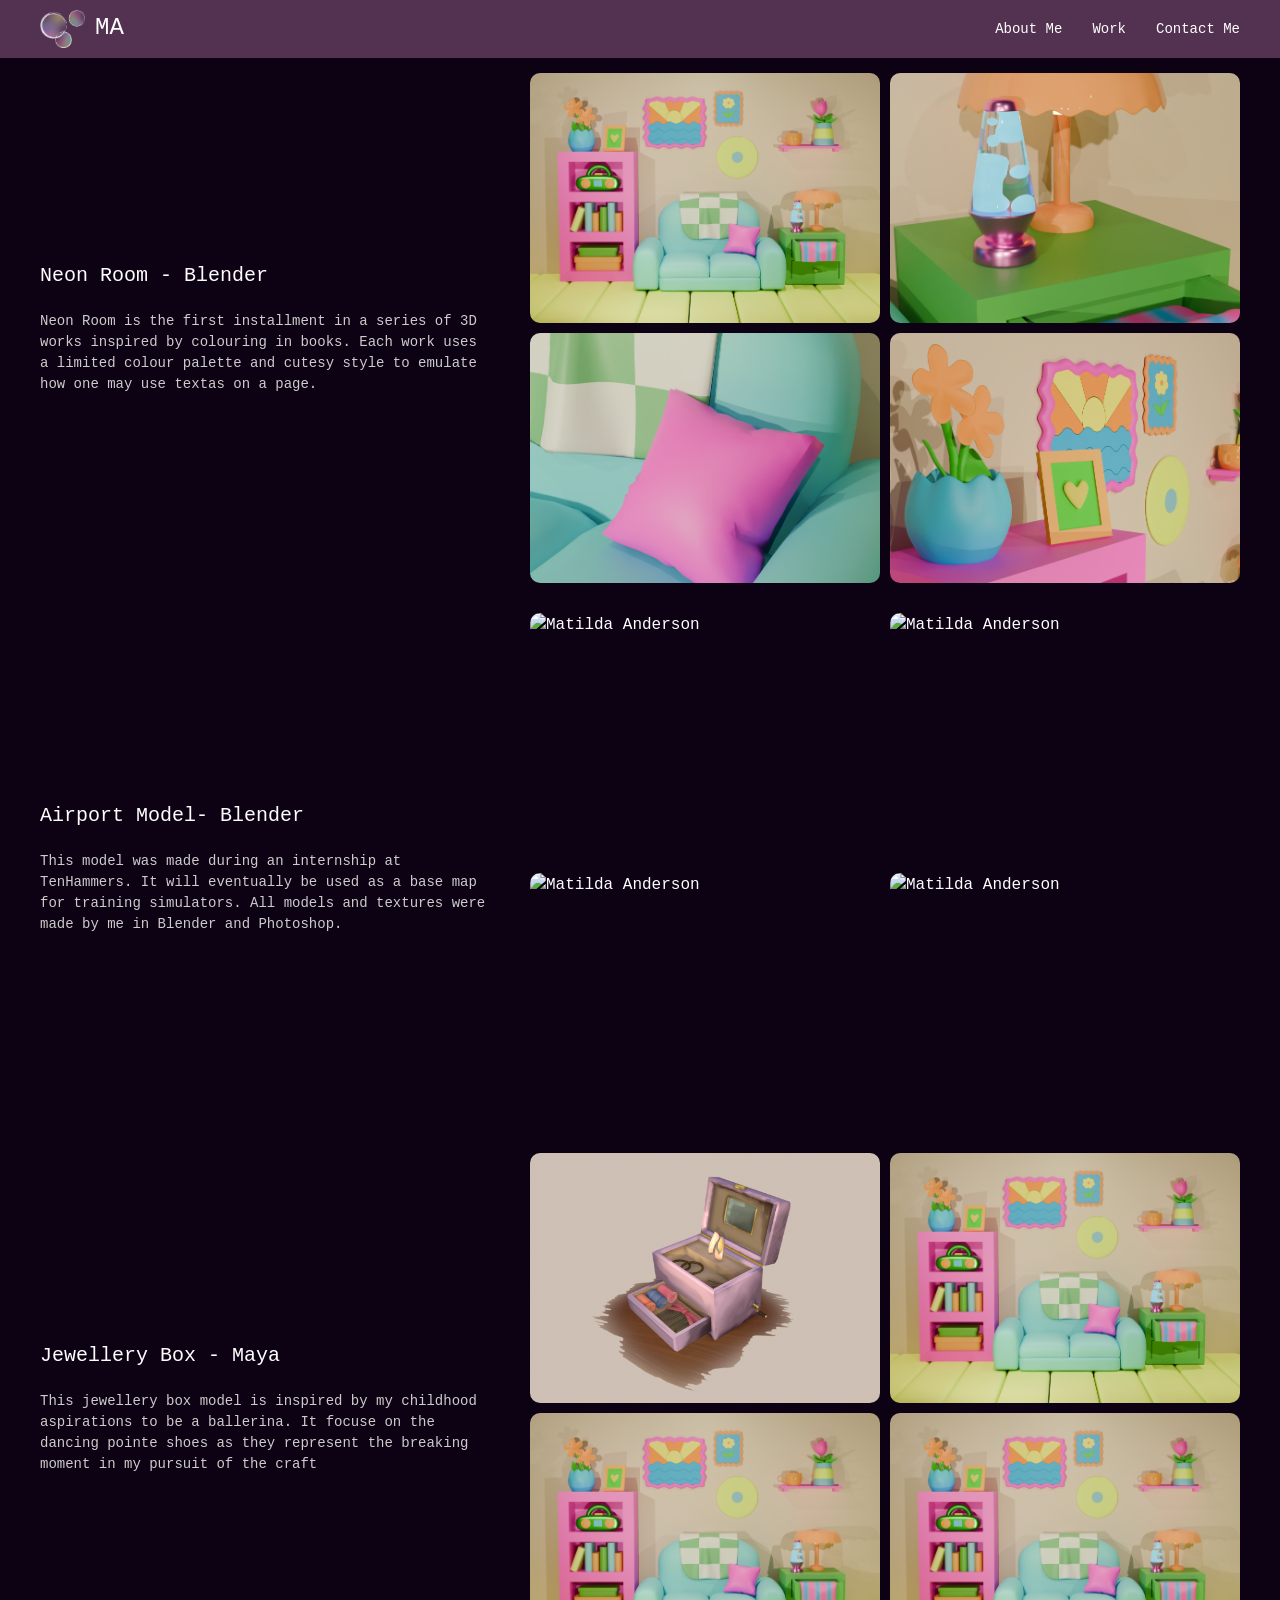
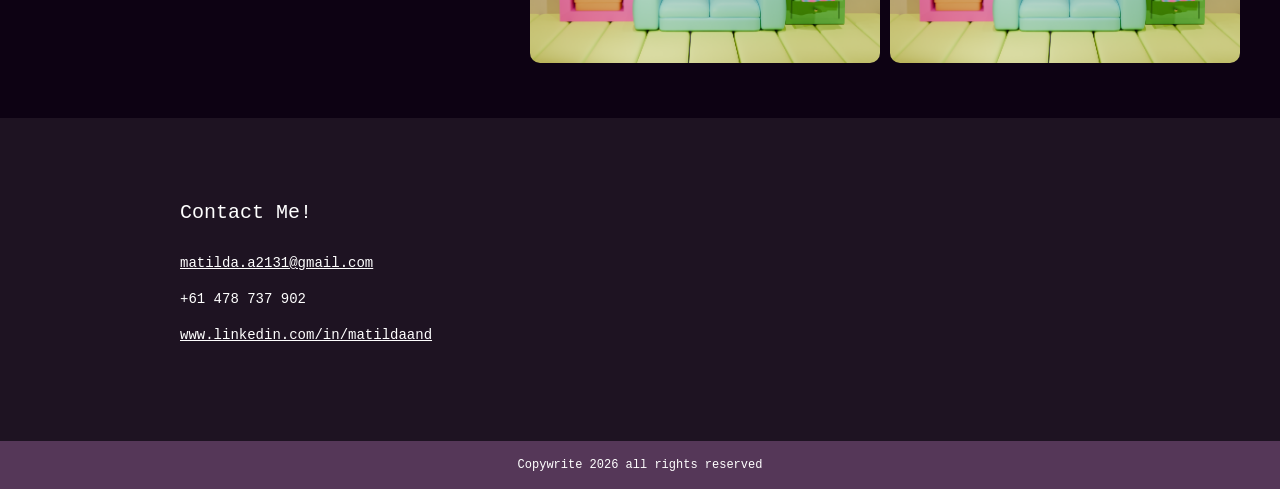
==== project1.html @ 507239f5 "customised" ====
<!doctype html>
<html lang="en">
  <head>
    <meta charset="UTF-8" />
    <meta name="viewport" content="width=device-width, initial-scale=1.0" />
    <title>Matilda Anderson | 3D & Interactive Designer</title>
    <link rel="stylesheet" href="style.css" />
    <script src="script.js" defer></script>
  </head>
  <body>
    <header>
      <nav>
        <a href="#hero" class="logo">
          <img src="logo.png" alt="logo" id="logo" /> MA</a
        >

        <div class="nav-links">
          <a href="#about">About Me</a>
          <a href="#work">Work</a>
          <a href="#contact">Contact Me</a>
        </div>
      </nav>
    </header>
    <section id="works">
      <div class="container works-flex">
        <div class="works-text">
          <h2>Neon Room - Blender</h2>
          <p>
            Neon Room is the first installment in a series of 3D works inspired
            by colouring in books. Each work uses a limited colour palette and
            cutesy style to emulate how one may use textas on a page.
          </p>
        </div>
        <div class="workscontainer-img">
          <img src="Neonhouse.png" alt="Matilda Anderson" class="works-image" />
          <img src="lavalamp.png" alt="Matilda Anderson" class="works-image" />
          <img src="pillow.png" alt="Matilda Anderson" class="works-image" />
          <img src="shelf.png" alt="Matilda Anderson" class="works-image" />
        </div>
      </div>
    </section>
    <section id="works">
      <div class="container works-flex">
        <div class="works-text">
          <h2>Airport Model- Blender</h2>
          <p>
            This model was made during an internship at TenHammers. It will
            eventually be used as a base map for training simulators. All models
            and textures were made by me in Blender and Photoshop.
          </p>
        </div>
        <div class="workscontainer-img">
          <img
            src="finalairport.png"
            alt="Matilda Anderson"
            class="works-image"
          />
          <img src="walls.png" alt="Matilda Anderson" class="works-image" />
          <img src="runway.png" alt="Matilda Anderson" class="works-image" />
          <img src="tower.png" alt="Matilda Anderson" class="works-image" />
        </div>
      </div>
    </section>
    <section id="works">
      <div class="container works-flex">
        <div class="works-text">
          <h2>Jewellery Box - Maya</h2>
          <p>
            This jewellery box model is inspired by my childhood aspirations to
            be a ballerina. It focuse on the dancing pointe shoes as they
            represent the breaking moment in my pursuit of the craft
          </p>
        </div>
        <div class="workscontainer-img">
          <img src="box.png" alt="Matilda Anderson" class="works-image" />
          <img src="Neonhouse.png" alt="Matilda Anderson" class="works-image" />
          <img src="Neonhouse.png" alt="Matilda Anderson" class="works-image" />
          <img src="Neonhouse.png" alt="Matilda Anderson" class="works-image" />
        </div>
      </div>
    </section>

    <section id="contact">
      <div class="container contact-info">
        <h2>Contact Me!</h2>
        <p>
          <a href="mailto:matilda.a2131@gmail.com" class="underline"
            >matilda.a2131@gmail.com</a
          >
        </p>
        <p>+61 478 737 902</p>
        <p>
          <a
            href="https://www.linkedin.com/in/matildaand"
            target="_blank"
            class="underline"
            >www.linkedin.com/in/matildaand</a
          >
        </p>
      </div>
    </section>

    <footer>
      <p>Copywrite 2026 all rights reserved</p>
    </footer>
  </body>
</html>
---- style.css ----
/* CSS Reset & Base Styles */
* {
  margin: 0;
  padding: 0;
  box-sizing: border-box;
}

html {
  scroll-behavior: smooth;
}

body {
  font-family: "Courier New", Courier, monospace;
  color: #ffffff;
  background-color: #0d0213;
  line-height: 1.5;
  overflow-x: hidden;
}

/* Utility Classes */
.container {
  max-width: 1000px;
  margin: 0 auto;
  padding: 0 40px;
}

/* ---------------- Header & Navigation ---------------- */
header {
  background-color: #533251;
  padding: 10px 40px;
  position: sticky;
  top: 0;
  z-index: 1000;
}

nav {
  display: flex;
  justify-content: space-between;
  align-items: center;
  max-width: 1200px;
  margin: 0 auto;
}

.logo {
  color: #ffffff;
  font-size: 24px;
  text-decoration: none;
  display: flex;
  gap: 10px;
}
#logo {
  width: 45px;
}

.nav-links {
  display: flex;
  gap: 30px;
}

.nav-links a {
  color: #ffffff;
  text-decoration: none;
  font-size: 14px;
}

.nav-links a:hover {
  text-decoration: underline;
}

/* ---------------- Hero Section ---------------- */
#hero {
  position: relative; /* Acts as an anchor for the absolutely positioned video */
  width: 100%;
  height: 60vh; /* Sets the hero height (60% of the viewport height) */
  overflow: hidden; /* Prevents any video overflow from breaking the page layout */
  display: flex;
  justify-content: center;
  align-items: center;
}

/* The actual background video element */
.hero-video {
  position: absolute;
  top: 50%;
  left: 50%;
  min-width: 100%;
  min-height: 100%;
  width: auto;
  height: auto;
  transform: translate(-50%, -50%); /* Centers the video perfectly */
  object-fit: cover; /* Crop and scale seamlessly like a background image */
  z-index: 1; /* Places it behind the text content */
}

/* Container for text content sitting over the video */
.hero-content {
  position: relative;
  z-index: 2; /* Pulls the text out in front of the video layer */
  text-align: center;
  text-shadow: 0 2px 10px rgba(0, 0, 0, 0.5); /* Optional: helps white text read clearly over bright video frames */
}

#hero h1 {
  font-size: 36px;
  font-weight: normal;
  margin-bottom: 10px;
  letter-spacing: 2px;
}

#hero h2 {
  font-size: 18px;
  font-weight: normal;
  letter-spacing: 1px;
}

/* ---------------- About Section ---------------- */
#about {
  background-color: #0d0213;
  padding: 80px 0;
}

.about-flex {
  display: flex;
  justify-content: space-between;
  align-items: center;
  gap: 40px;
}

.about-text {
  flex: 1;
  max-width: 500px;
}

.about-text h2 {
  font-size: 20px;
  font-weight: normal;
  margin-bottom: 20px;
}

.about-text p {
  font-size: 14px;
  color: #cccccc;
}

.about-image {
  width: 300px;
  height: 300px;
  flex-shrink: 0;
  object-fit: cover; /* Forces the image to crop perfectly within the 300x300 box */
  border-radius: 10px;
}
#works {
  background-color: #0d0213;
  padding: 15px 0;
}

.works-flex {
  max-width: 1400px;
  display: flex;
  justify-content: space-between;
  align-items: center;
  gap: 40px;
}

.works-text {
  flex: 1;
  max-width: 500px;
}

.works-text h2 {
  font-size: 20px;
  font-weight: normal;
  margin-bottom: 20px;
}

.works-text p {
  font-size: 14px;
  color: #cccccc;
}
.workscontainer-img {
  display: grid;
  grid-template-columns: repeat(2, 1fr);
  justify-content: space-between;
  align-items: center;
  gap: 10px;
}

.works-image {
  width: 350px;
  height: 250px;
  flex-shrink: 0;
  object-fit: cover; /* Forces the image to crop perfectly within the 300x300 box */
  border-radius: 10px;
}
/* ---------------- Works Section ---------------- */
#work {
  background-color: #0d0213;
  padding-bottom: 0;
}

.work-header {
  padding: 40px 0 20px 0;
}

.work-header h2 {
  font-size: 20px;
  font-weight: normal;
  margin-bottom: 15px;
}

.work-header h3 {
  font-size: 16px;
  font-weight: normal;
}

/* Contained Carousel Wrapper */
.work-carousel-container {
  max-width: 1000px;
  margin: 0 auto;
  padding: 0 40px;
  overflow: hidden;
}

/* Scrollable track inside the layout width boundaries */
.carousel-track {
  display: flex;
  gap: 0;
  overflow-x: auto;
  cursor: pointer;
  scrollbar-width: none;
}

.carousel-track::-webkit-scrollbar {
  display: none;
}

/* Individual Box styling */
/* The new clickable container */
.carousel-item-link {
  flex: 0 0 calc(100% / 3);
  height: 250px;
  border: 1px solid #2a2a2a;
  position: relative; /* Acts as an anchor for the absolute text */
  display: block; /* Forces the link to behave like a box */
  overflow: hidden; /* Prevents the image from spilling out */
  text-decoration: none; /* Removes the default blue underline from links */
}

/* The Image inside the link */
.carousel-img {
  width: 100%;
  height: 100%;
  object-fit: cover;
  transition: all 0.3s ease; /* Makes the grey-out effect smooth */
}

/* The Title Text */
.carousel-title {
  position: absolute;
  top: 50%;
  left: 50%;
  transform: translate(-50%, -50%); /* Perfect dead-center alignment */
  color: #ffffff;
  font-size: 20px;
  letter-spacing: 1px;
  opacity: 0; /* Completely hidden by default */
  transition: opacity 0.3s ease; /* Makes the text fade in smoothly */
  text-align: center;
  z-index: 2; /* Keeps the text above the image */
  width: 90%; /* Prevents long titles from hitting the edges */
}

/* ---------------- HOVER ANIMATIONS ---------------- */

/* 1. When hovering over the box, turn the image grey and darken it */
.carousel-item-link:hover .carousel-img {
  /* Grayscale removes color, brightness makes it darker so white text is readable */
  filter: grayscale(60%) brightness(40%);
}

/* 2. When hovering over the box, reveal the text */
.carousel-item-link:hover .carousel-title {
  opacity: 1;
}

/* Darker band for the second video category */
.video-header-band {
  background-color: #222222;
  padding: 30px 40px;
}

.video-header-band h3 {
  max-width: 1000px;
  margin: 0 auto;
  font-size: 16px;
  font-weight: normal;
}

/* ---------------- Contact Section ---------------- */
#contact {
  background-color: #1e1322;
  padding: 80px 0;
  margin-top: 40px;
}

.contact-info h2 {
  font-size: 20px;
  font-weight: normal;
  margin-bottom: 25px;
}

.contact-info p {
  margin-bottom: 15px;
  font-size: 14px;
}

.contact-info a {
  color: #ffffff;
  text-decoration: none;
}

.contact-info a.underline {
  text-decoration: underline;
}

/* ---------------- Footer ---------------- */
footer {
  background-color: #553758;
  color: #ffffff;
  text-align: center;
  padding: 15px 20px;
  font-size: 12px;
}

/* Responsive adjustments */
@media (max-width: 768px) {
  .about-flex {
    flex-direction: column;
  }
  .about-image {
    width: 100%;
    height: 300px;
  }
  .nav-links {
    display: none;
  }
  .carousel-item {
    flex: 0 0 100%;
  }
  .work-carousel-container {
    padding: 0 20px;
  }
}
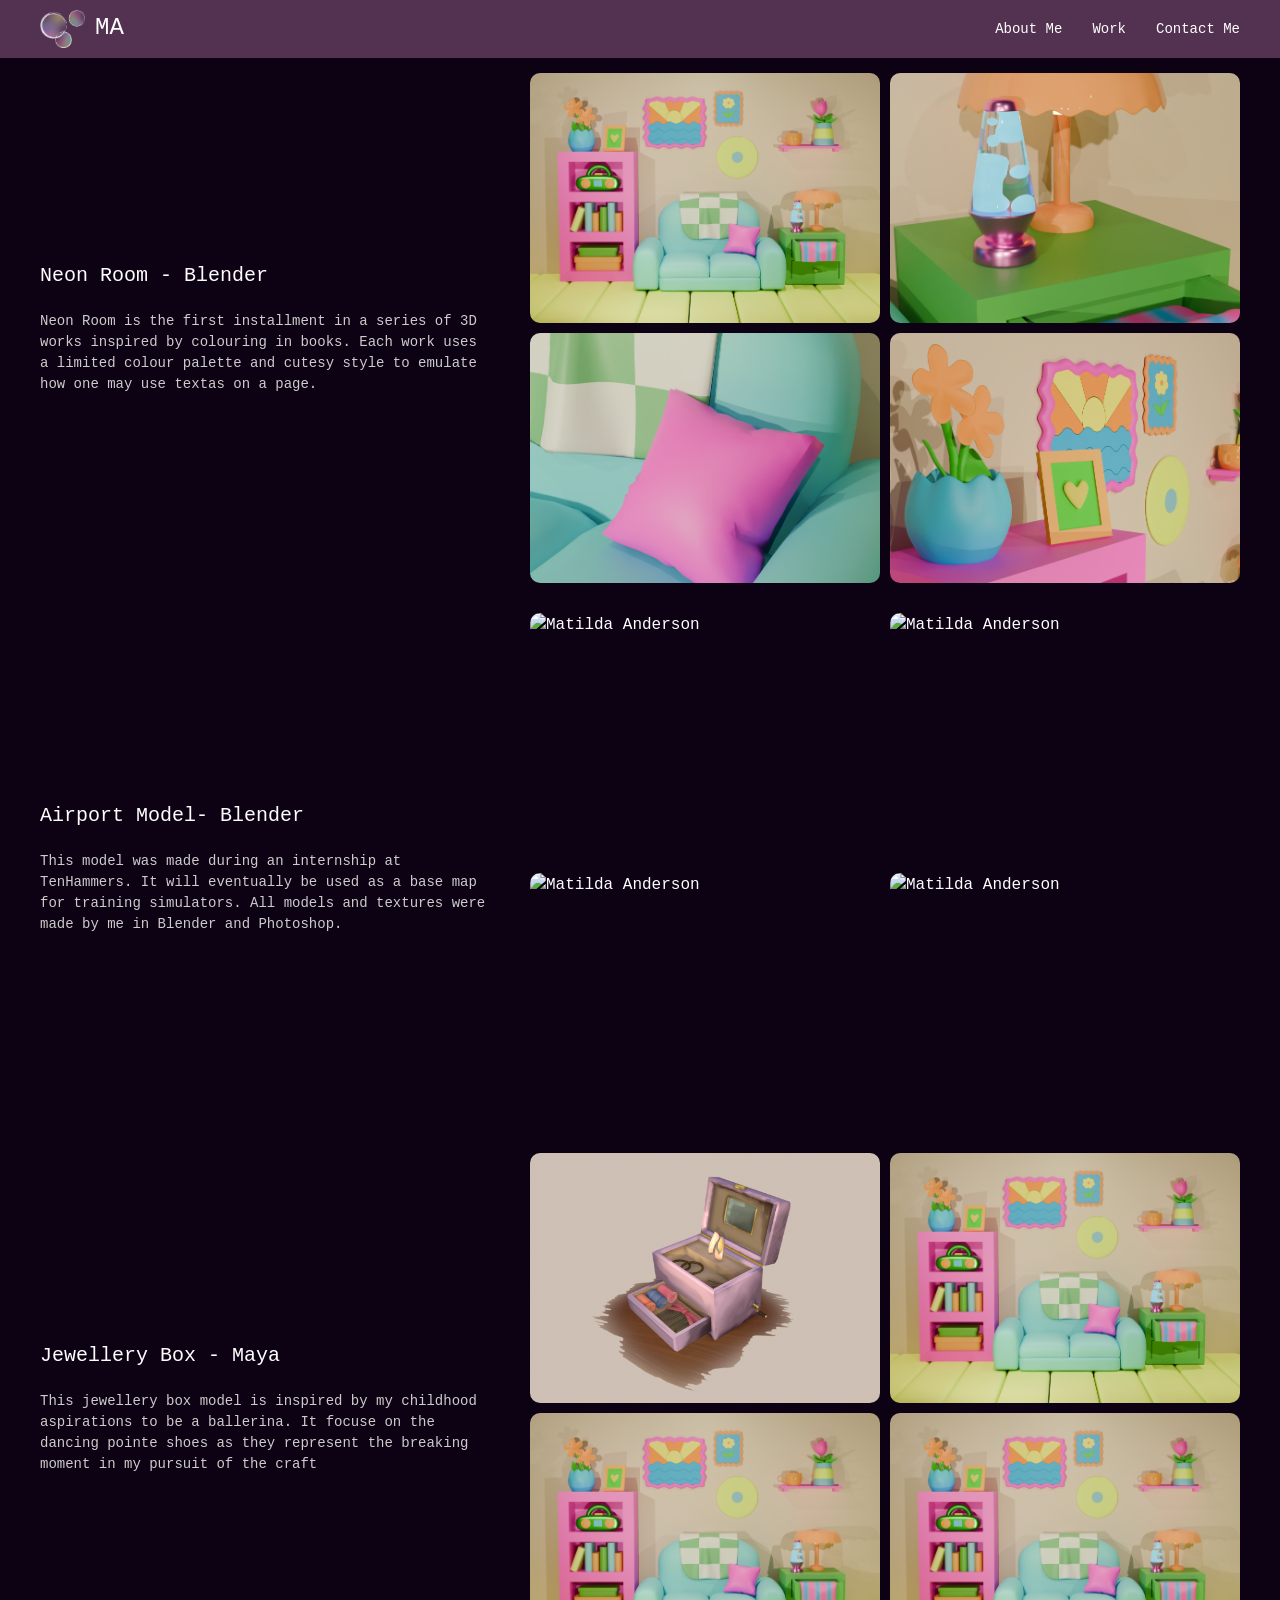
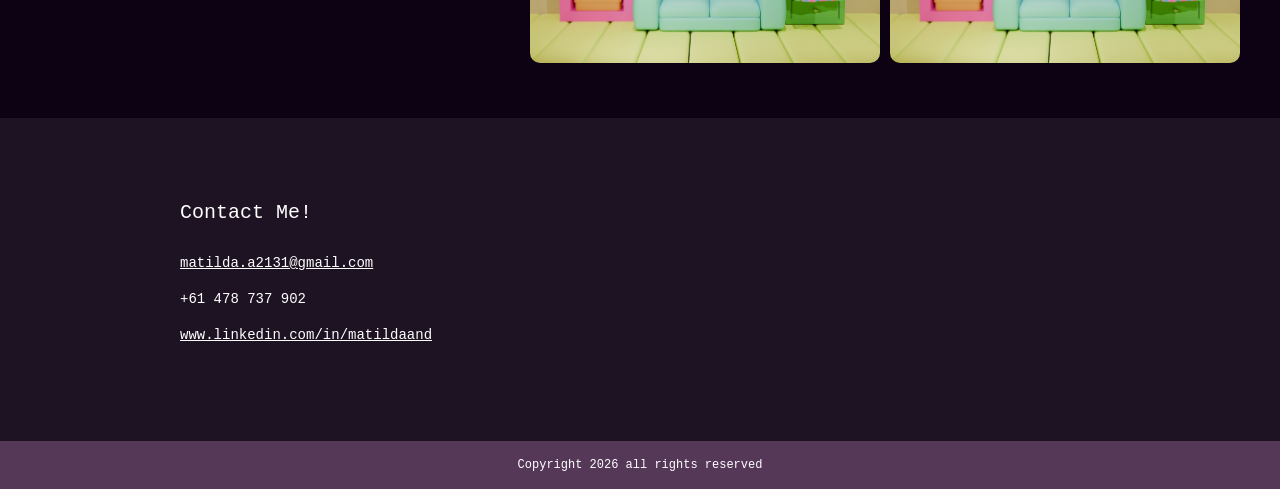
==== commit ad5fbfd2: "spelling" ====
--- a/project1.html
+++ b/project1.html
@@ -101,7 +101,7 @@
     </section>
 
     <footer>
-      <p>Copywrite 2026 all rights reserved</p>
+      <p>Copyright 2026 all rights reserved</p>
     </footer>
   </body>
 </html>
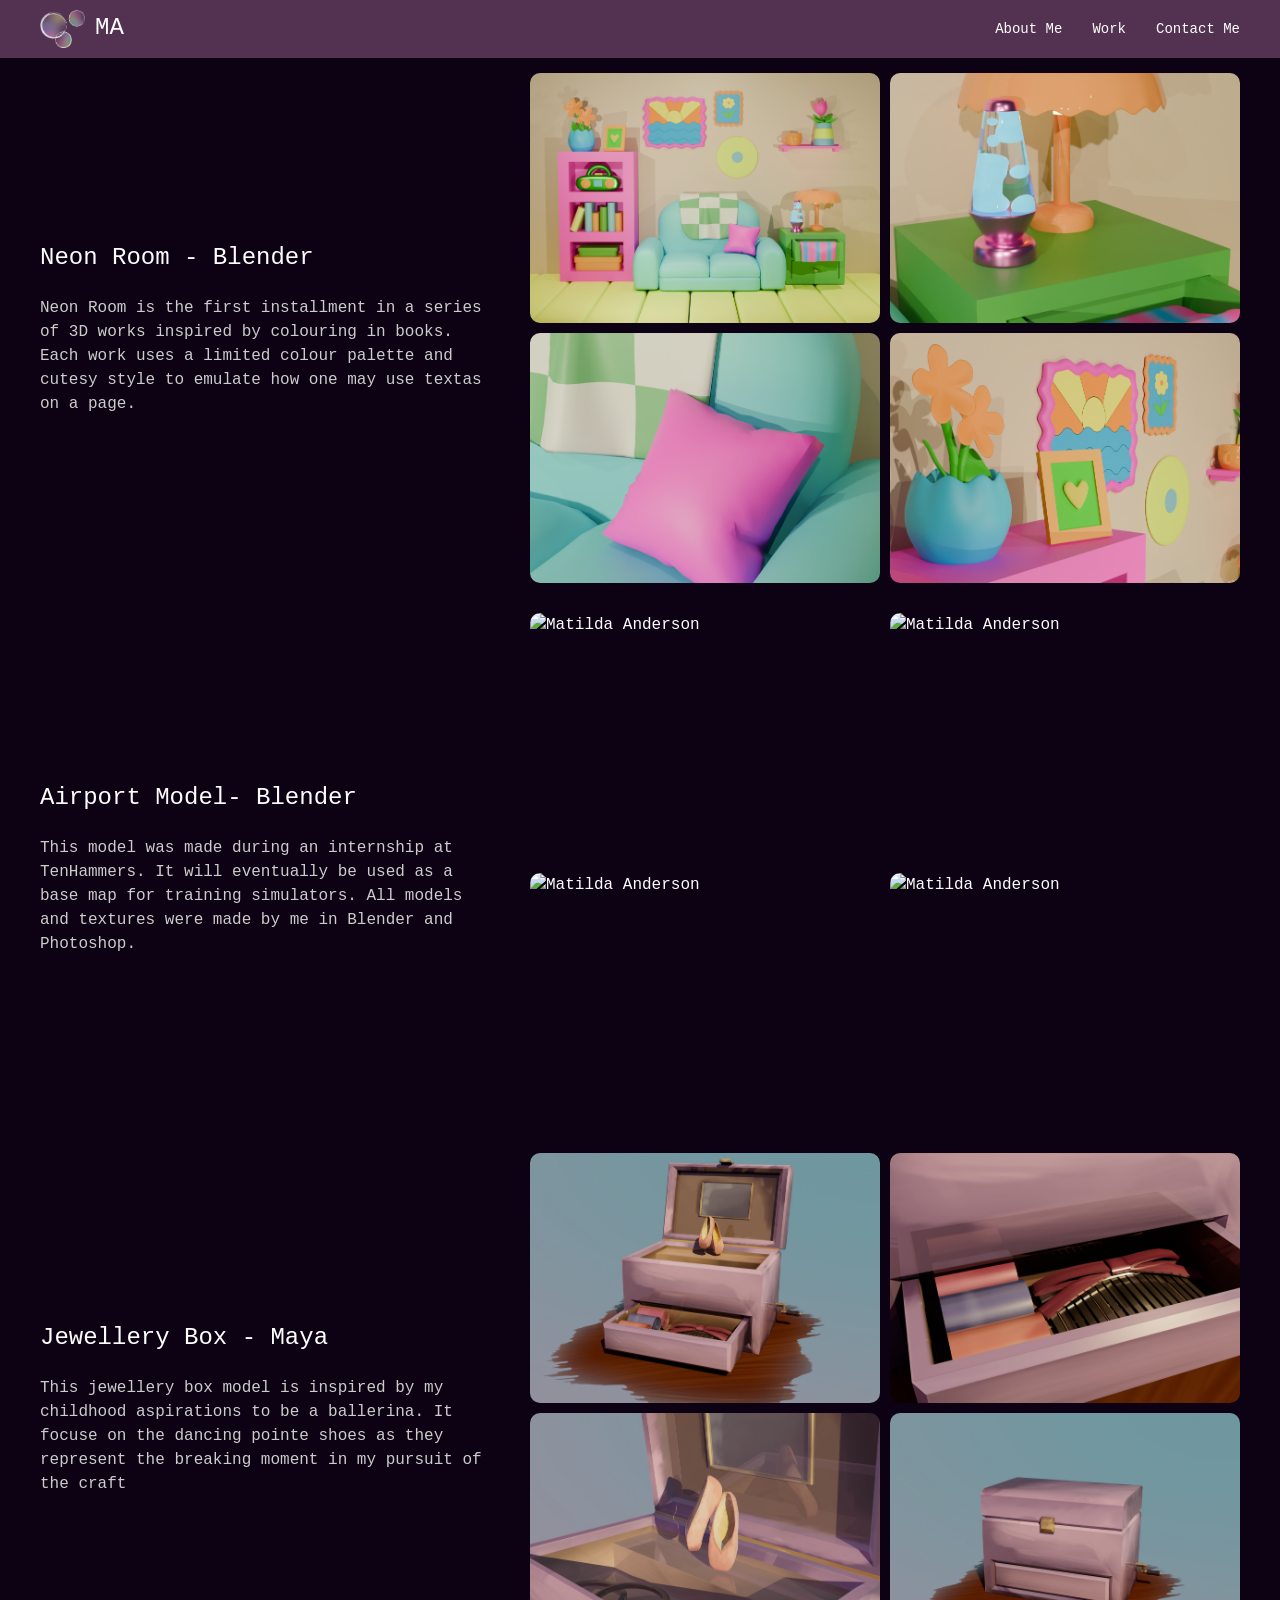
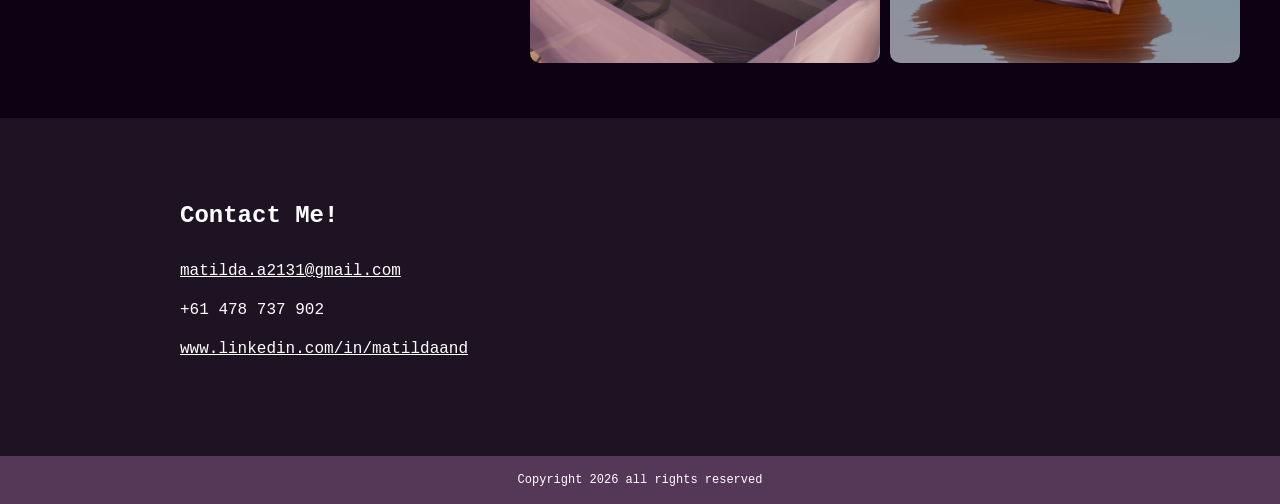
==== commit 0edfb90c: "new images and added showreel" ====
--- a/project1.html
+++ b/project1.html
@@ -10,13 +10,13 @@
   <body>
     <header>
       <nav>
-        <a href="#hero" class="logo">
+        <a href="index.html" class="logo">
           <img src="logo.png" alt="logo" id="logo" /> MA</a
         >
 
         <div class="nav-links">
-          <a href="#about">About Me</a>
-          <a href="#work">Work</a>
+          <a href="index.html#about">About Me</a>
+          <a href="index.html#work">Work</a>
           <a href="#contact">Contact Me</a>
         </div>
       </nav>
@@ -39,6 +39,7 @@
         </div>
       </div>
     </section>
+    <div id="Air"></div>
     <section id="works">
       <div class="container works-flex">
         <div class="works-text">
@@ -61,6 +62,7 @@
         </div>
       </div>
     </section>
+    <div id="Box"></div>
     <section id="works">
       <div class="container works-flex">
         <div class="works-text">
@@ -72,10 +74,10 @@
           </p>
         </div>
         <div class="workscontainer-img">
-          <img src="box.png" alt="Matilda Anderson" class="works-image" />
-          <img src="Neonhouse.png" alt="Matilda Anderson" class="works-image" />
-          <img src="Neonhouse.png" alt="Matilda Anderson" class="works-image" />
-          <img src="Neonhouse.png" alt="Matilda Anderson" class="works-image" />
+          <img src="open.jpg" alt="jewellery box model" class="works-image" />
+          <img src="bow.jpg" alt="draw with bow" class="works-image" />
+          <img src="Shoes.jpg" alt="close up on shoes" class="works-image" />
+          <img src="closed.jpg" alt="closed view" class="works-image" />
         </div>
       </div>
     </section>
--- a/style.css
+++ b/style.css
@@ -102,13 +102,13 @@
 
 #hero h1 {
   font-size: 36px;
-  font-weight: normal;
+  font-weight: bold;
   margin-bottom: 10px;
   letter-spacing: 2px;
 }
 
 #hero h2 {
-  font-size: 18px;
+  font-size: 20px;
   font-weight: normal;
   letter-spacing: 1px;
 }
@@ -132,13 +132,13 @@
 }
 
 .about-text h2 {
-  font-size: 20px;
-  font-weight: normal;
+  font-size: 24px;
+  font-weight: bold;
   margin-bottom: 20px;
 }
 
 .about-text p {
-  font-size: 14px;
+  font-size: 16px;
   color: #cccccc;
 }
 
@@ -168,13 +168,13 @@
 }
 
 .works-text h2 {
-  font-size: 20px;
+  font-size: 24px;
   font-weight: normal;
   margin-bottom: 20px;
 }
 
 .works-text p {
-  font-size: 14px;
+  font-size: 16px;
   color: #cccccc;
 }
 .workscontainer-img {
@@ -184,7 +184,9 @@
   align-items: center;
   gap: 10px;
 }
-
+.workscontainer-vid {
+  gap: 10px;
+}
 .works-image {
   width: 350px;
   height: 250px;
@@ -192,6 +194,13 @@
   object-fit: cover; /* Forces the image to crop perfectly within the 300x300 box */
   border-radius: 10px;
 }
+.works-vid {
+  width: 710px;
+  height: 500px;
+  flex-shrink: 0;
+  object-fit: cover; /* Forces the image to crop perfectly within the 300x300 box */
+  border-radius: 10px;
+}
 /* ---------------- Works Section ---------------- */
 #work {
   background-color: #0d0213;
@@ -203,13 +212,13 @@
 }
 
 .work-header h2 {
+  font-size: 24px;
+  font-weight: bold;
+  margin-bottom: 15px;
+}
+
+.work-header h3 {
   font-size: 20px;
-  font-weight: normal;
-  margin-bottom: 15px;
-}
-
-.work-header h3 {
-  font-size: 16px;
   font-weight: normal;
 }
 
@@ -262,6 +271,7 @@
   transform: translate(-50%, -50%); /* Perfect dead-center alignment */
   color: #ffffff;
   font-size: 20px;
+  font-weight: bold;
   letter-spacing: 1px;
   opacity: 0; /* Completely hidden by default */
   transition: opacity 0.3s ease; /* Makes the text fade in smoothly */
@@ -275,7 +285,7 @@
 /* 1. When hovering over the box, turn the image grey and darken it */
 .carousel-item-link:hover .carousel-img {
   /* Grayscale removes color, brightness makes it darker so white text is readable */
-  filter: grayscale(60%) brightness(40%);
+  filter: grayscale(50%) brightness(40%);
 }
 
 /* 2. When hovering over the box, reveal the text */
@@ -296,6 +306,28 @@
   font-weight: normal;
 }
 
+#showreel {
+  max-width: 800px; /* Controls how big the video can get on desktop */
+  width: 100%;
+  margin: 40px auto; /* "auto" on the left and right handles the centering */
+  position: relative;
+
+  /* Perfect 16:9 Aspect Ratio Math (9 divided by 16 = 0.5625) */
+  padding-bottom: 56.25%;
+  height: 0;
+  overflow: hidden;
+}
+
+/* 2. The actual YouTube iframe stretching to perfectly fill the wrapper */
+#showreel iframe {
+  position: absolute;
+  top: 0;
+  left: 0;
+  width: 100%;
+  height: 100%;
+  border: none; /* Removes default browser borders */
+}
+
 /* ---------------- Contact Section ---------------- */
 #contact {
   background-color: #1e1322;
@@ -304,14 +336,14 @@
 }
 
 .contact-info h2 {
-  font-size: 20px;
-  font-weight: normal;
+  font-size: 24px;
+  font-weight: bold;
   margin-bottom: 25px;
 }
 
 .contact-info p {
   margin-bottom: 15px;
-  font-size: 14px;
+  font-size: 16px;
 }
 
 .contact-info a {
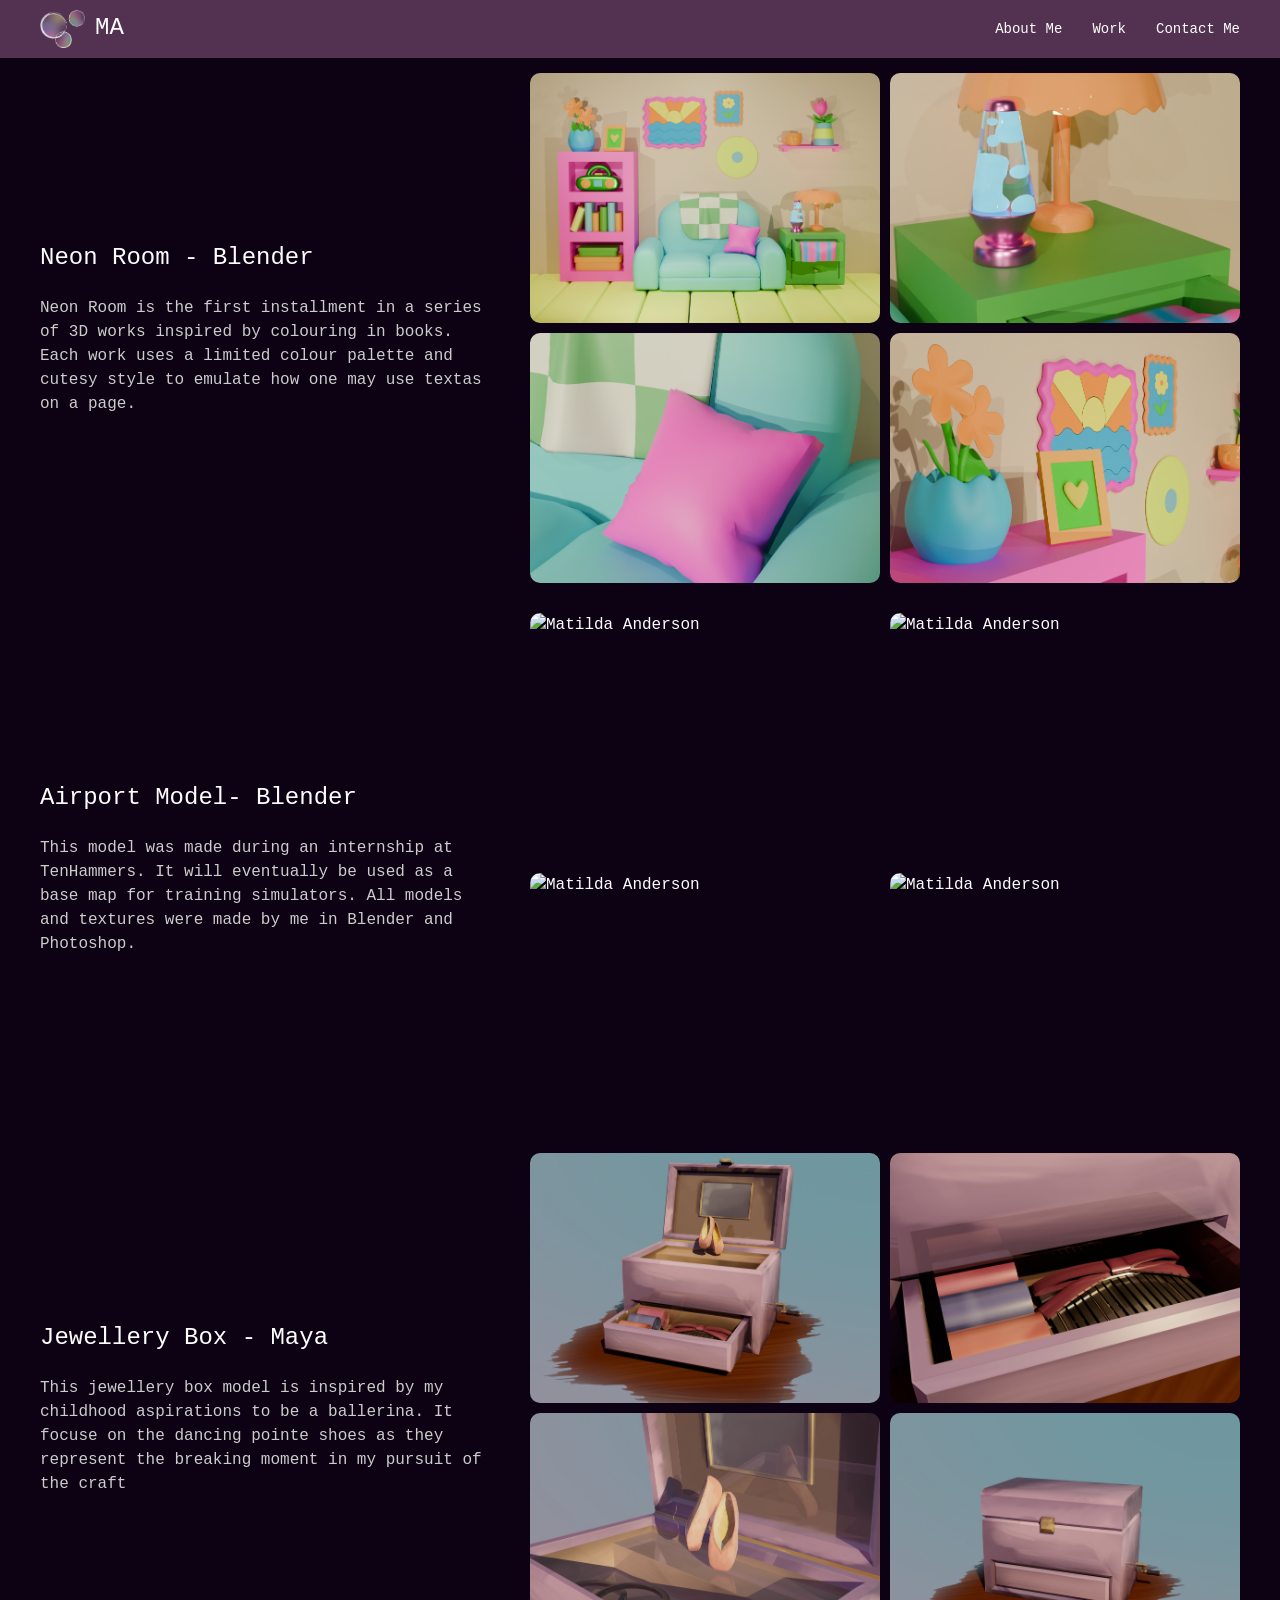
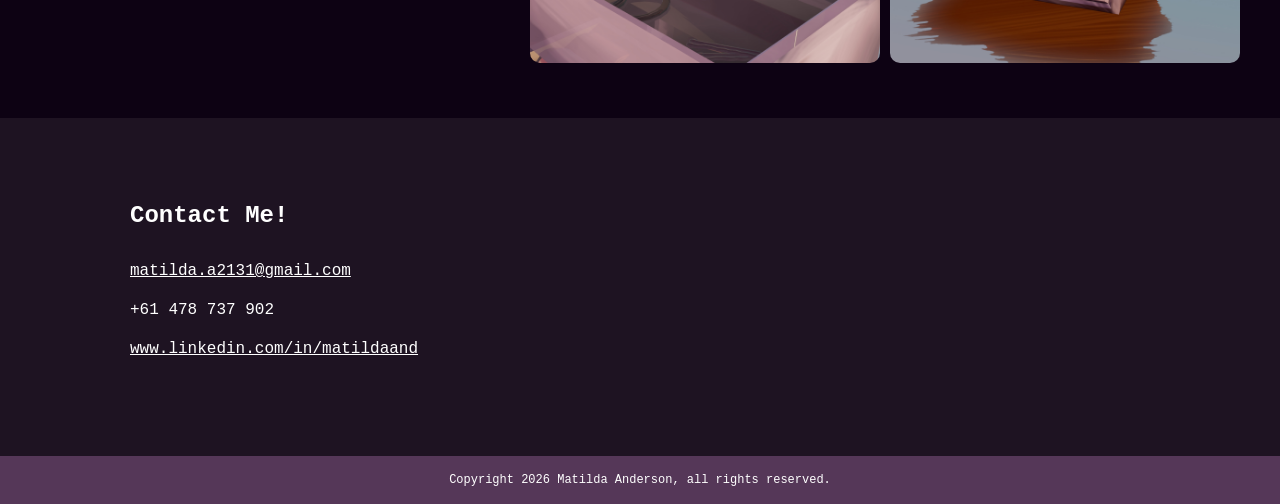
==== commit f03c30e9: "fixed copyright" ====
--- a/project1.html
+++ b/project1.html
@@ -103,7 +103,7 @@
     </section>
 
     <footer>
-      <p>Copyright 2026 all rights reserved</p>
+      <p>Copyright 2026 Matilda Anderson, all rights reserved.</p>
     </footer>
   </body>
 </html>
--- a/style.css
+++ b/style.css
@@ -19,7 +19,7 @@
 
 /* Utility Classes */
 .container {
-  max-width: 1000px;
+  max-width: 1100px;
   margin: 0 auto;
   padding: 0 40px;
 }
@@ -224,7 +224,7 @@
 
 /* Contained Carousel Wrapper */
 .work-carousel-container {
-  max-width: 1000px;
+  max-width: 1200px;
   margin: 0 auto;
   padding: 0 40px;
   overflow: hidden;
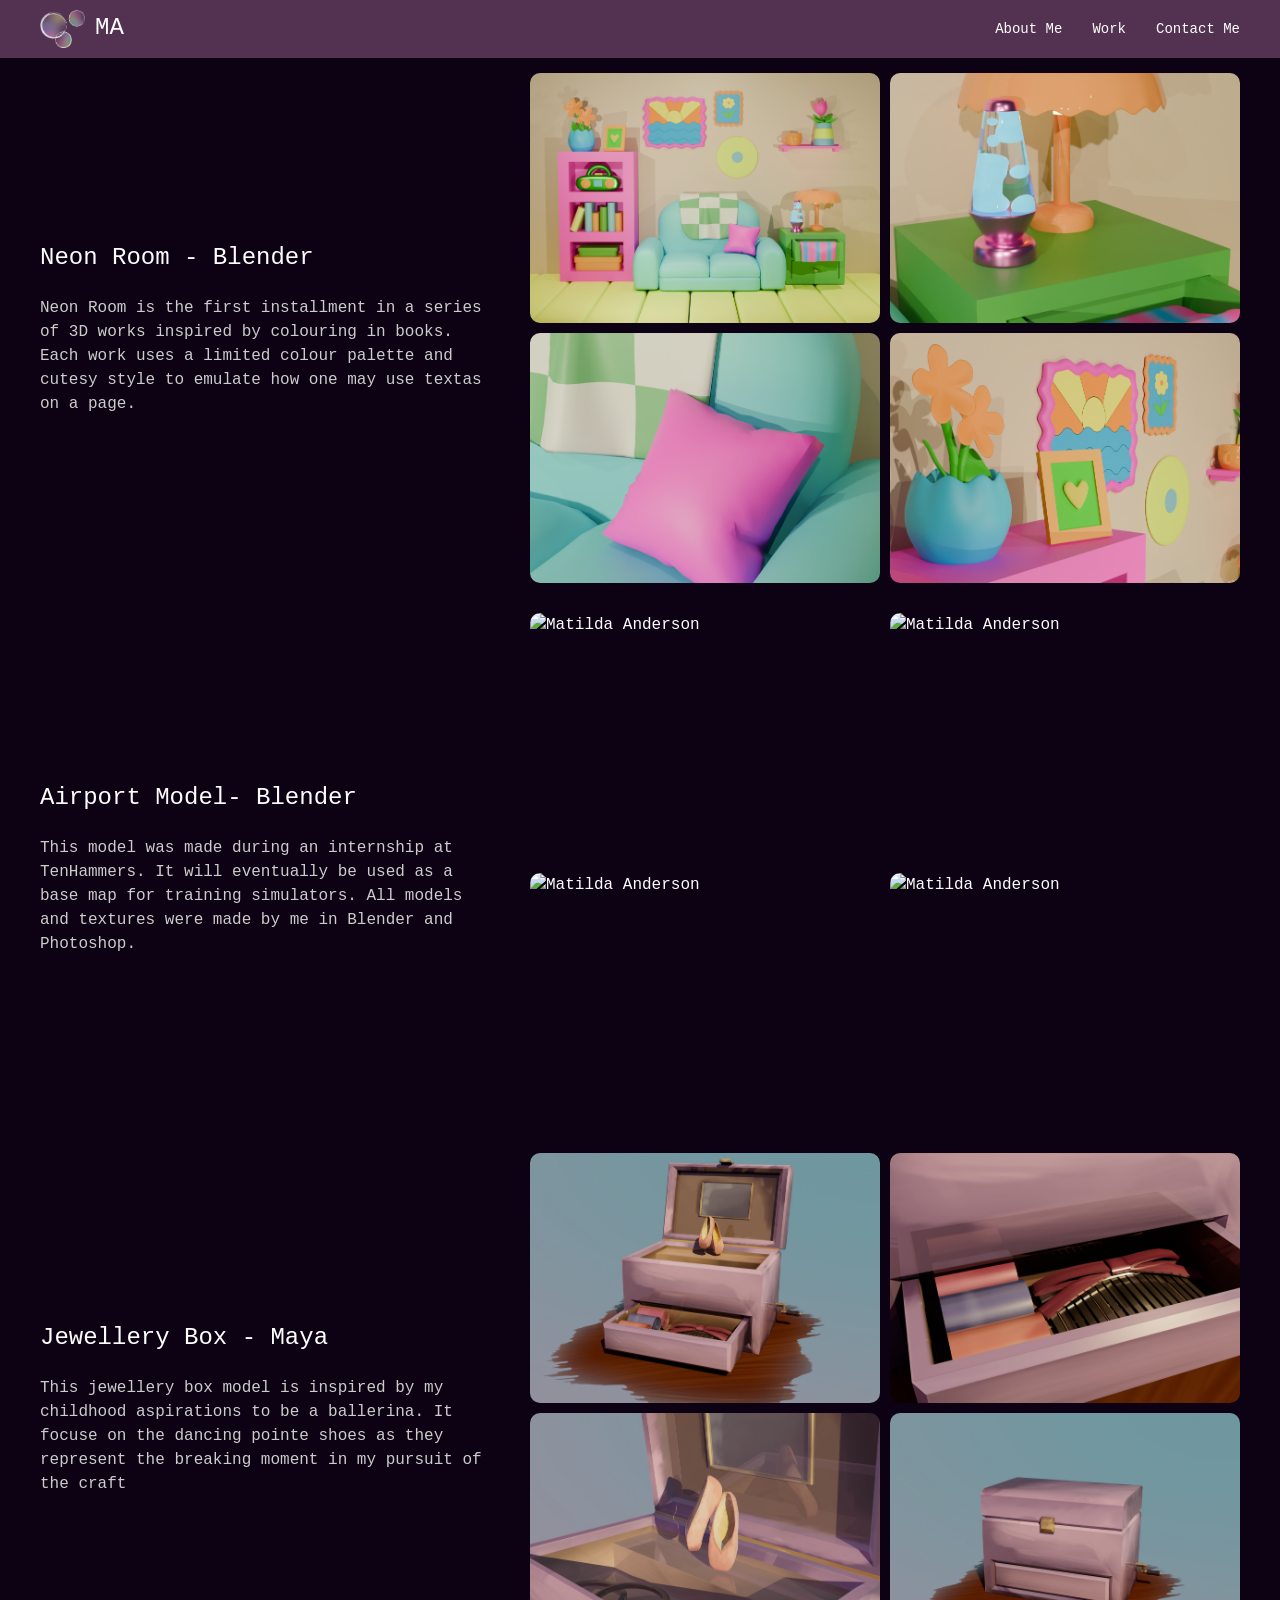
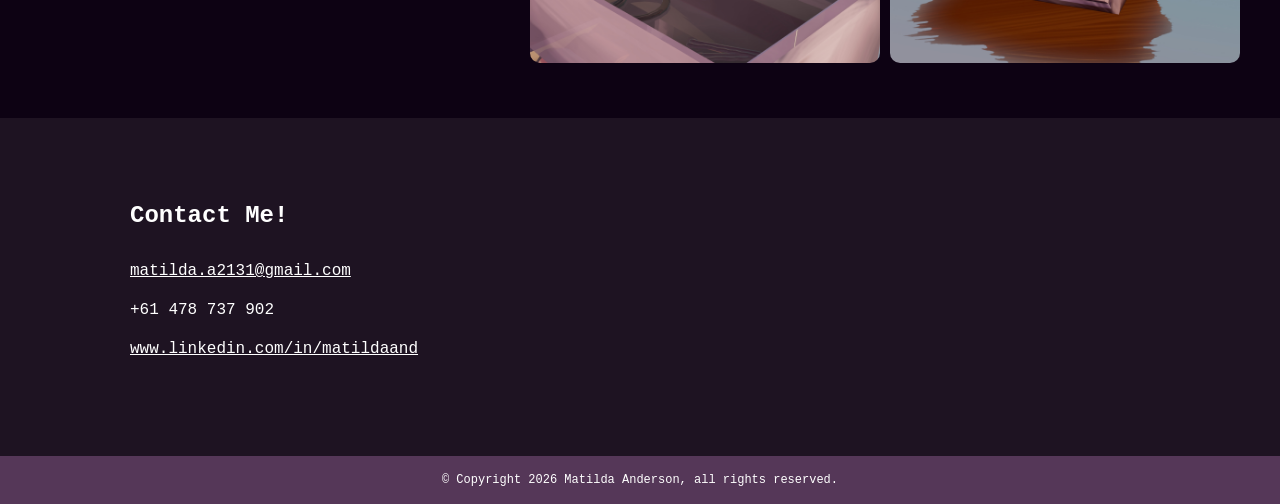
==== commit 517804d9: "added symbol" ====
--- a/project1.html
+++ b/project1.html
@@ -103,7 +103,7 @@
     </section>
 
     <footer>
-      <p>Copyright 2026 Matilda Anderson, all rights reserved.</p>
+      <p>© Copyright 2026 Matilda Anderson, all rights reserved.</p>
     </footer>
   </body>
 </html>
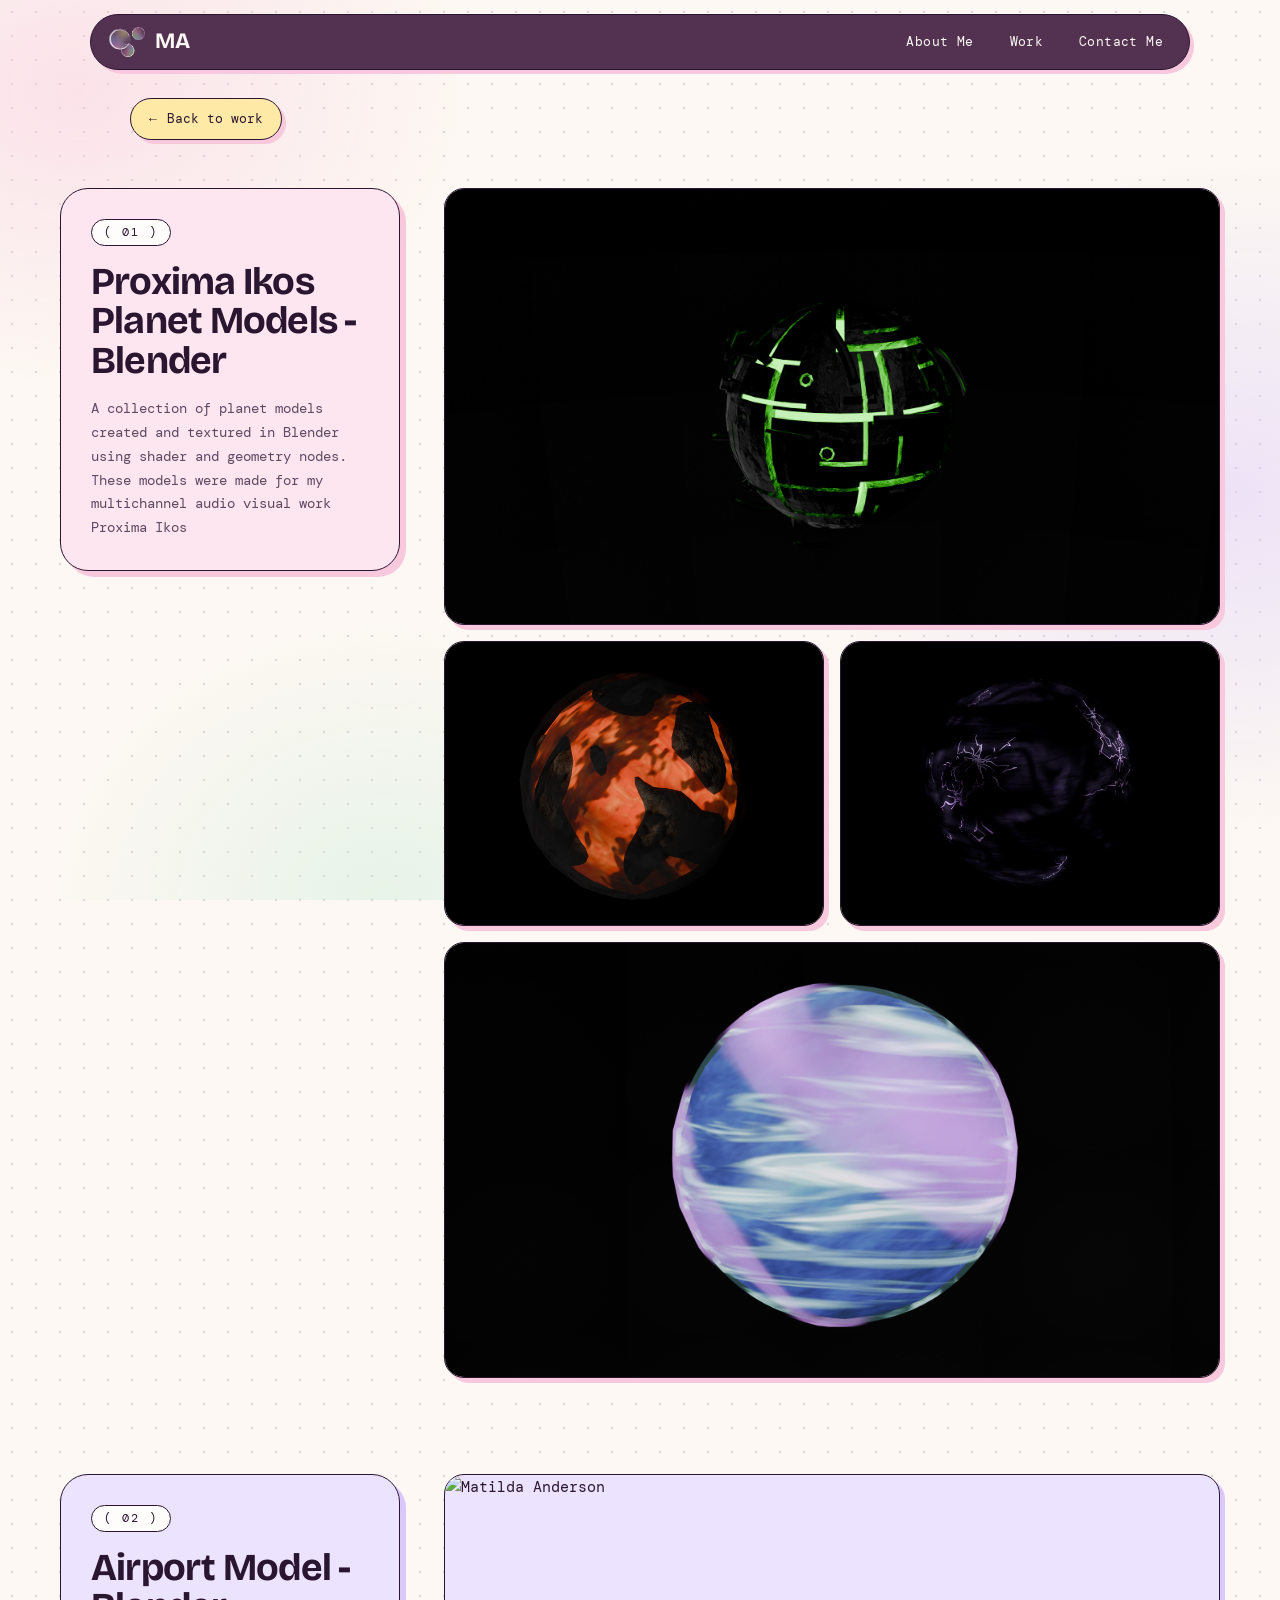
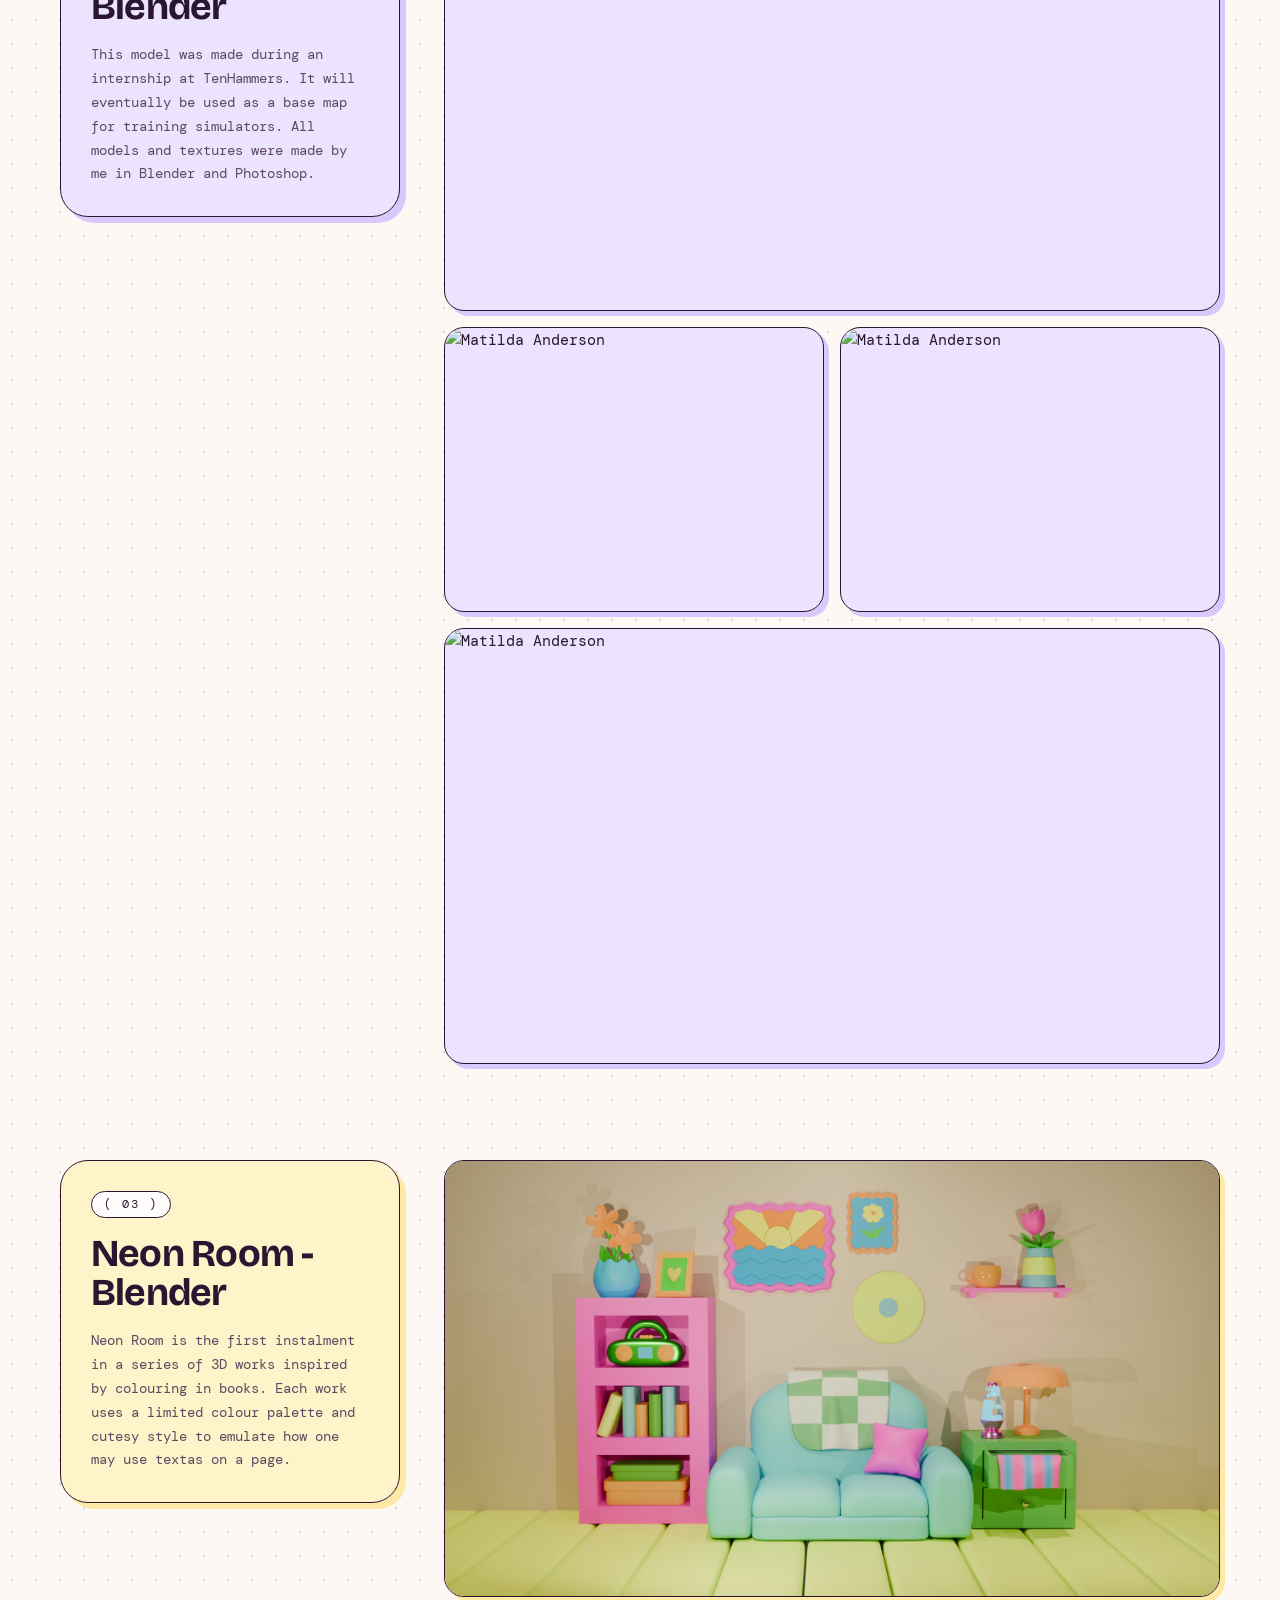
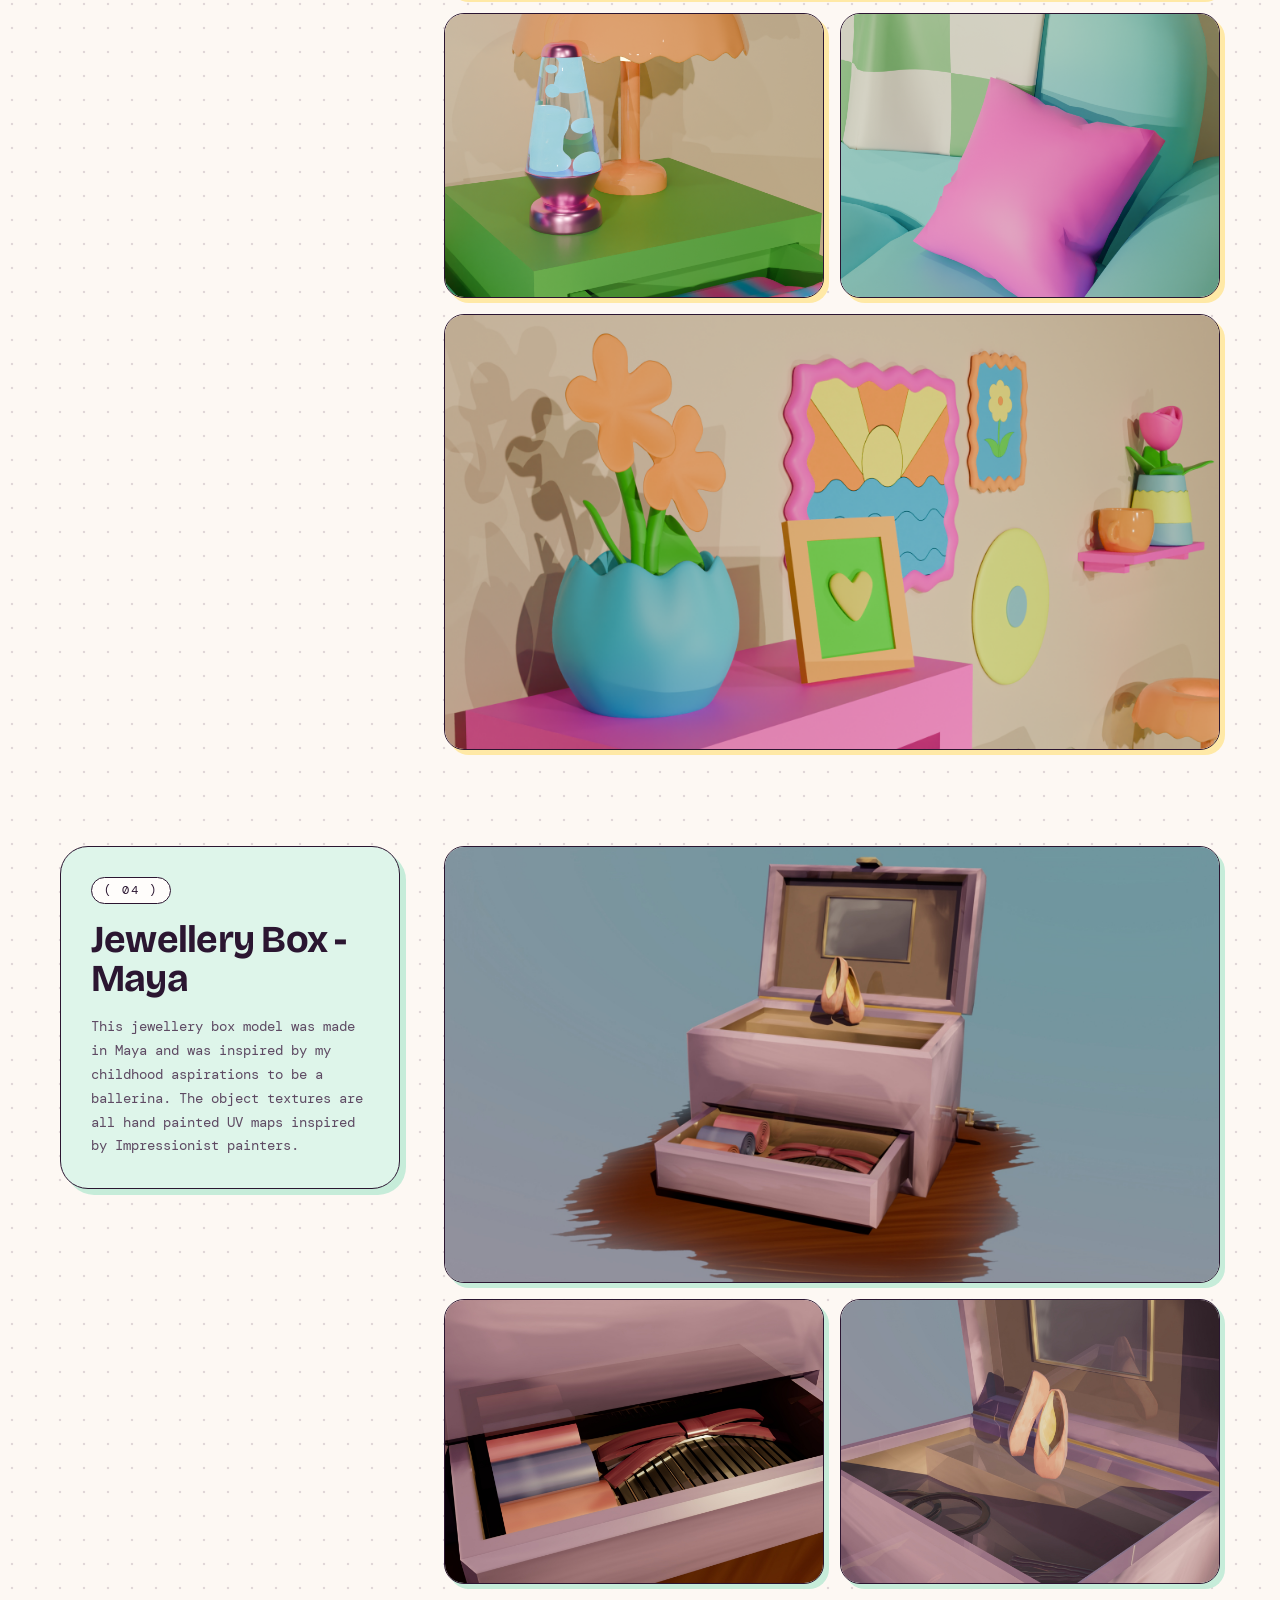
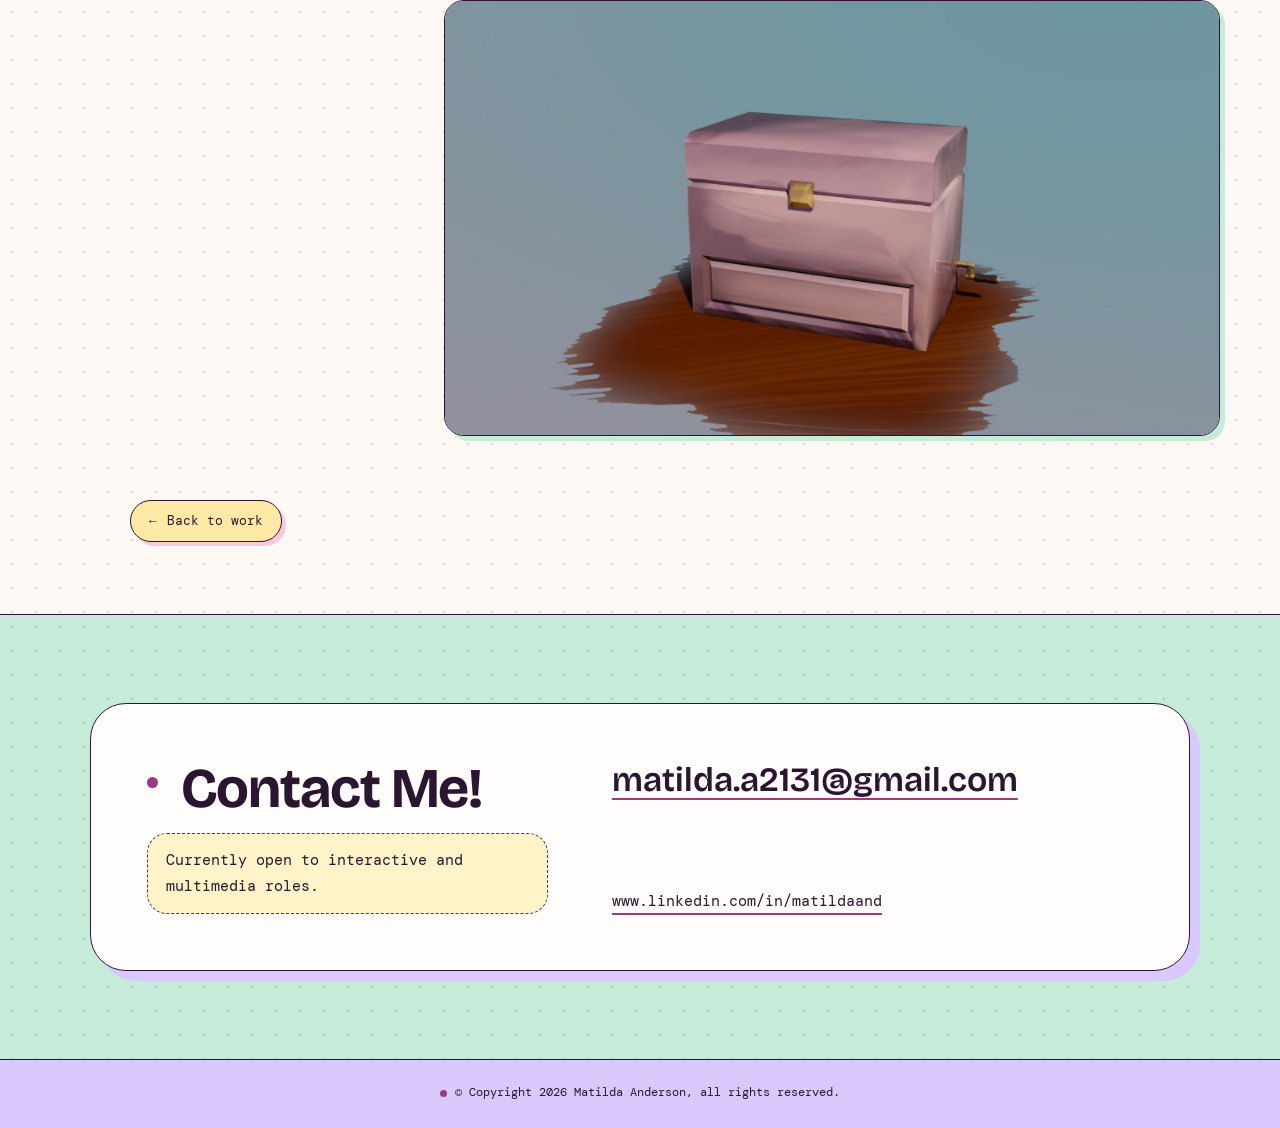
==== commit 802eb3c5: "new layout" ====
--- a/project1.html
+++ b/project1.html
@@ -4,6 +4,12 @@
     <meta charset="UTF-8" />
     <meta name="viewport" content="width=device-width, initial-scale=1.0" />
     <title>Matilda Anderson | 3D & Interactive Designer</title>
+    <link rel="preconnect" href="https://fonts.googleapis.com" />
+    <link rel="preconnect" href="https://fonts.gstatic.com" crossorigin />
+    <link
+      href="https://fonts.googleapis.com/css2?family=Bricolage+Grotesque:opsz,wght@12..96,200..800&family=DM+Mono:wght@300;400;500&display=swap"
+      rel="stylesheet"
+    />
     <link rel="stylesheet" href="style.css" />
     <script src="script.js" defer></script>
   </head>
@@ -14,36 +20,73 @@
           <img src="logo.png" alt="logo" id="logo" /> MA</a
         >
 
-        <div class="nav-links">
+        <button
+          class="nav-toggle"
+          type="button"
+          aria-label="Toggle menu"
+          aria-expanded="false"
+          aria-controls="nav-links"
+        >
+          <span></span><span></span>
+        </button>
+
+        <div class="nav-links" id="nav-links">
           <a href="index.html#about">About Me</a>
           <a href="index.html#work">Work</a>
           <a href="#contact">Contact Me</a>
         </div>
       </nav>
     </header>
-    <section id="works">
-      <div class="container works-flex">
-        <div class="works-text">
-          <h2>Neon Room - Blender</h2>
-          <p>
-            Neon Room is the first installment in a series of 3D works inspired
-            by colouring in books. Each work uses a limited colour palette and
-            cutesy style to emulate how one may use textas on a page.
-          </p>
-        </div>
-        <div class="workscontainer-img">
-          <img src="Neonhouse.png" alt="Matilda Anderson" class="works-image" />
-          <img src="lavalamp.png" alt="Matilda Anderson" class="works-image" />
-          <img src="pillow.png" alt="Matilda Anderson" class="works-image" />
-          <img src="shelf.png" alt="Matilda Anderson" class="works-image" />
+
+    <div class="container page-nav">
+      <a href="index.html#work" class="back-link"
+        ><span>←</span> Back to work</a
+      >
+    </div>
+    <div id="Planets"></div>
+    <section class="works">
+      <div class="container works-flex">
+        <div class="works-text">
+          <h2>Proxima Ikos Planet Models - Blender</h2>
+          <p>
+            A collection of planet models created and textured in Blender using
+            shader and geometry nodes. These models were made for my
+            multichannel audio visual work Proxima Ikos
+          </p>
+        </div>
+        <div class="workscontainer-img">
+          <img
+            src="cyber.png"
+            alt="metal high tech planet"
+            class="works-image"
+            loading="lazy"
+          />
+          <img
+            src="magma1.png"
+            alt="lava planet"
+            class="works-image"
+            loading="lazy"
+          />
+          <img
+            src="storm.png"
+            alt="lightning storm planet"
+            class="works-image"
+            loading="lazy"
+          />
+          <img
+            src="Aurorasl.png"
+            alt="aurora planet"
+            class="works-image"
+            loading="lazy"
+          />
         </div>
       </div>
     </section>
     <div id="Air"></div>
-    <section id="works">
-      <div class="container works-flex">
-        <div class="works-text">
-          <h2>Airport Model- Blender</h2>
+    <section class="works">
+      <div class="container works-flex">
+        <div class="works-text">
+          <h2>Airport Model - Blender</h2>
           <p>
             This model was made during an internship at TenHammers. It will
             eventually be used as a base map for training simulators. All models
@@ -55,43 +98,122 @@
             src="finalairport.png"
             alt="Matilda Anderson"
             class="works-image"
-          />
-          <img src="walls.png" alt="Matilda Anderson" class="works-image" />
-          <img src="runway.png" alt="Matilda Anderson" class="works-image" />
-          <img src="tower.png" alt="Matilda Anderson" class="works-image" />
-        </div>
-      </div>
-    </section>
+            loading="lazy"
+          />
+          <img
+            src="walls.png"
+            alt="Matilda Anderson"
+            class="works-image"
+            loading="lazy"
+          />
+          <img
+            src="runway.png"
+            alt="Matilda Anderson"
+            class="works-image"
+            loading="lazy"
+          />
+          <img
+            src="tower.png"
+            alt="Matilda Anderson"
+            class="works-image"
+            loading="lazy"
+          />
+        </div>
+      </div>
+    </section>
+    <div id="Neon"></div>
+    <section class="works">
+      <div class="container works-flex">
+        <div class="works-text">
+          <h2>Neon Room - Blender</h2>
+          <p>
+            Neon Room is the first instalment in a series of 3D works inspired
+            by colouring in books. Each work uses a limited colour palette and
+            cutesy style to emulate how one may use textas on a page.
+          </p>
+        </div>
+        <div class="workscontainer-img">
+          <img src="Neonhouse.png" alt="Matilda Anderson" class="works-image" />
+          <img
+            src="lavalamp.png"
+            alt="Matilda Anderson"
+            class="works-image"
+            loading="lazy"
+          />
+          <img
+            src="pillow.png"
+            alt="Matilda Anderson"
+            class="works-image"
+            loading="lazy"
+          />
+          <img
+            src="shelf.png"
+            alt="Matilda Anderson"
+            class="works-image"
+            loading="lazy"
+          />
+        </div>
+      </div>
+    </section>
+
     <div id="Box"></div>
-    <section id="works">
+    <section class="works">
       <div class="container works-flex">
         <div class="works-text">
           <h2>Jewellery Box - Maya</h2>
           <p>
-            This jewellery box model is inspired by my childhood aspirations to
-            be a ballerina. It focuse on the dancing pointe shoes as they
-            represent the breaking moment in my pursuit of the craft
-          </p>
-        </div>
-        <div class="workscontainer-img">
-          <img src="open.jpg" alt="jewellery box model" class="works-image" />
-          <img src="bow.jpg" alt="draw with bow" class="works-image" />
-          <img src="Shoes.jpg" alt="close up on shoes" class="works-image" />
-          <img src="closed.jpg" alt="closed view" class="works-image" />
-        </div>
-      </div>
-    </section>
+            This jewellery box model was made in Maya and was inspired by my
+            childhood aspirations to be a ballerina. The object textures are all
+            hand painted UV maps inspired by Impressionist painters.
+          </p>
+        </div>
+        <div class="workscontainer-img">
+          <img
+            src="open.jpg"
+            alt="jewellery box model"
+            class="works-image"
+            loading="lazy"
+          />
+          <img
+            src="bow.jpg"
+            alt="draw with bow"
+            class="works-image"
+            loading="lazy"
+          />
+          <img
+            src="Shoes.jpg"
+            alt="close up on shoes"
+            class="works-image"
+            loading="lazy"
+          />
+          <img
+            src="closed.jpg"
+            alt="closed view"
+            class="works-image"
+            loading="lazy"
+          />
+        </div>
+      </div>
+    </section>
+
+    <div class="container page-nav bottom">
+      <a href="index.html#work" class="back-link"
+        ><span>←</span> Back to work</a
+      >
+    </div>
 
     <section id="contact">
       <div class="container contact-info">
         <h2>Contact Me!</h2>
-        <p>
+        <p class="contact-lead">
+          Currently open to interactive and multimedia roles.
+        </p>
+        <p class="contact-email">
           <a href="mailto:matilda.a2131@gmail.com" class="underline"
             >matilda.a2131@gmail.com</a
           >
         </p>
-        <p>+61 478 737 902</p>
-        <p>
+        <p class="contact-linkedin">
           <a
             href="https://www.linkedin.com/in/matildaand"
             target="_blank"
--- a/style.css
+++ b/style.css
@@ -1,4 +1,35 @@
-/* CSS Reset & Base Styles */
+:root {
+  /* Surfaces */
+  --paper: #fdf8f3;
+  --white: #fffdfb;
+
+  /* Text */
+  --ink: #2b1631;
+  --muted: #5e4a63;
+
+  /* Kept from the original palette */
+  --plum: #533251;
+
+  /* Accents */
+  --berry: #9b3a7d;
+  --pink: #f8c8dc;
+  --pink-soft: #fde6ef;
+  --lilac: #d9c8fb;
+  --lilac-soft: #ece3fe;
+  --butter: #ffe9a6;
+  --butter-soft: #fff3c9;
+  --mint: #c6ecd9;
+  --mint-soft: #def5ea;
+
+  --border: 1.5px solid var(--ink);
+  --pad: clamp(18px, 4vw, 40px);
+
+  --font-heading:
+    "Bricolage Grotesque", "Trebuchet MS", "Segoe UI", system-ui, sans-serif;
+  --font-body: "DM Mono", "Courier New", Courier, monospace;
+}
+
+/* ---------------- Reset & base ---------------- */
 * {
   margin: 0;
   padding: 0;
@@ -9,377 +40,1166 @@
   scroll-behavior: smooth;
 }
 
+[id] {
+  scroll-margin-top: 96px;
+}
+
 body {
-  font-family: "Courier New", Courier, monospace;
-  color: #ffffff;
-  background-color: #0d0213;
-  line-height: 1.5;
+  font-family: var(--font-body);
+  font-size: 15px;
+  color: var(--ink);
+  background-color: var(--paper);
+  /* faint dot grid, like a design canvas */
+  background-image: radial-gradient(
+    rgba(83, 50, 81, 0.17) 1.3px,
+    transparent 1.6px
+  );
+  background-size: 24px 24px;
+  line-height: 1.7;
   overflow-x: hidden;
-}
-
-/* Utility Classes */
+  counter-reset: project;
+}
+
+/* Soft colour washes behind everything */
+body::before {
+  content: "";
+  position: fixed;
+  inset: 0;
+  z-index: -1;
+  pointer-events: none;
+  background:
+    radial-gradient(
+      560px 420px at 6% 10%,
+      rgba(248, 200, 220, 0.45),
+      transparent 70%
+    ),
+    radial-gradient(
+      620px 480px at 96% 55%,
+      rgba(217, 200, 251, 0.45),
+      transparent 70%
+    ),
+    radial-gradient(
+      480px 400px at 30% 100%,
+      rgba(198, 236, 217, 0.4),
+      transparent 70%
+    );
+}
+
+::selection {
+  background: var(--pink);
+  color: var(--ink);
+}
+
+img,
+video,
+iframe {
+  display: block;
+  max-width: 100%;
+}
+
+a {
+  color: inherit;
+}
+
+:focus-visible {
+  outline: 3px solid var(--berry);
+  outline-offset: 3px;
+  border-radius: 8px;
+}
+
+/* One heading font, everywhere */
+h1,
+h2,
+h3 {
+  font-family: var(--font-heading);
+  font-weight: 700;
+  letter-spacing: -0.02em;
+  line-height: 1.05;
+}
+
+h2 {
+  font-size: clamp(32px, 4.6vw, 56px);
+}
+
+/* A small dot before section headings */
+h2::before {
+  content: "";
+  display: inline-block;
+  width: 0.2em;
+  height: 0.2em;
+  border-radius: 50%;
+  background: var(--berry);
+  margin-right: 0.4em;
+  vertical-align: 0.35em;
+}
+
+/* ---------------- Utility ---------------- */
 .container {
   max-width: 1100px;
   margin: 0 auto;
-  padding: 0 40px;
-}
-
-/* ---------------- Header & Navigation ---------------- */
+  padding: 0 var(--pad);
+}
+
+.underline {
+  text-decoration: underline solid;
+  text-decoration-color: var(--berry);
+  text-decoration-thickness: 2px;
+  text-underline-offset: 7px;
+}
+
+.btn {
+  display: inline-flex;
+  align-items: center;
+  gap: 8px;
+  padding: 12px 22px;
+  border: var(--border);
+  border-radius: 999px;
+  background: var(--ink);
+  color: var(--paper);
+  font-size: 14px;
+  text-decoration: none;
+  box-shadow: 4px 4px 0 var(--pink);
+  transition:
+    transform 0.2s ease,
+    box-shadow 0.2s ease;
+}
+
+.btn-pink:hover {
+  transform: translate(-2px, -2px);
+  box-shadow: 6px 6px 0 var(--pink);
+}
+
+.btn-ghost {
+  background: var(--white);
+  color: var(--ink);
+  box-shadow: 4px 4px 0 var(--butter);
+}
+
+.btn-ghost:hover {
+  box-shadow: 6px 6px 0 var(--butter);
+}
+
+/* Windows-style browser window frame for the hero and showreel videos */
+.window {
+  border: var(--border);
+  border-radius: 10px;
+  overflow: hidden;
+  background: var(--white);
+  box-shadow: 8px 8px 0 var(--lilac);
+}
+
+.window-bar {
+  display: flex;
+  align-items: center;
+  justify-content: space-between;
+  height: 38px;
+  padding-left: 16px;
+  background: var(--butter);
+  border-bottom: var(--border);
+  font-size: 12px;
+  line-height: 1;
+}
+
+.window-title {
+  display: flex;
+  align-items: center;
+  color: var(--ink);
+}
+
+/* minimise, maximise, close */
+.window-controls {
+  display: flex;
+  align-self: stretch;
+}
+
+.window-controls i {
+  position: relative;
+  width: 46px;
+}
+
+.window-controls i::before,
+.window-controls i::after {
+  content: "";
+  position: absolute;
+  top: 50%;
+  left: 50%;
+  background: var(--ink);
+}
+
+/* minimise: a flat line */
+.window-controls .wc-min::before {
+  width: 11px;
+  height: 1.5px;
+  transform: translate(-50%, -50%);
+}
+
+/* maximise: an outlined square */
+.window-controls .wc-max::before {
+  width: 10px;
+  height: 10px;
+  background: transparent;
+  border: 1.5px solid var(--ink);
+  transform: translate(-50%, -50%);
+}
+
+/* close: a cross */
+.window-controls .wc-close::before,
+.window-controls .wc-close::after {
+  width: 14px;
+  height: 1.5px;
+}
+
+.window-controls .wc-close::before {
+  transform: translate(-50%, -50%) rotate(45deg);
+}
+
+.window-controls .wc-close::after {
+  transform: translate(-50%, -50%) rotate(-45deg);
+}
+
+/* ---------------- Header & navigation (floating pill) ---------------- */
 header {
-  background-color: #533251;
-  padding: 10px 40px;
   position: sticky;
   top: 0;
   z-index: 1000;
+  padding: 14px var(--pad) 0;
+  pointer-events: none; /* only the pill itself is clickable */
 }
 
 nav {
+  pointer-events: auto;
+  position: relative;
   display: flex;
   justify-content: space-between;
   align-items: center;
-  max-width: 1200px;
+  max-width: 1100px;
   margin: 0 auto;
+  padding: 8px 10px 8px 18px;
+  background: var(--plum);
+  border: var(--border);
+  border-radius: 999px;
+  box-shadow: 4px 4px 0 var(--pink);
 }
 
 .logo {
-  color: #ffffff;
-  font-size: 24px;
+  display: flex;
+  align-items: center;
+  gap: 10px;
+  color: var(--paper);
+  font-family: var(--font-heading);
+  font-size: 22px;
+  font-weight: 700;
+  letter-spacing: 0.02em;
   text-decoration: none;
-  display: flex;
-  gap: 10px;
-}
+}
+
 #logo {
-  width: 45px;
+  width: 36px;
+  height: auto;
 }
 
 .nav-links {
   display: flex;
-  gap: 30px;
+  gap: 4px;
 }
 
 .nav-links a {
-  color: #ffffff;
+  color: var(--paper);
   text-decoration: none;
-  font-size: 14px;
+  font-size: 13px;
+  letter-spacing: 0.03em;
+  padding: 8px 16px;
+  border-radius: 999px;
+  transition:
+    background 0.25s ease,
+    color 0.25s ease;
 }
 
 .nav-links a:hover {
-  text-decoration: underline;
-}
-
-/* ---------------- Hero Section ---------------- */
+  background: var(--pink);
+  color: var(--ink);
+}
+
+.nav-toggle {
+  display: none;
+  width: 42px;
+  height: 36px;
+  border: 0;
+  background: transparent;
+  cursor: pointer;
+  position: relative;
+}
+
+.nav-toggle span {
+  position: absolute;
+  left: 11px;
+  right: 11px;
+  height: 2px;
+  border-radius: 2px;
+  background: var(--paper);
+  transition:
+    transform 0.25s ease,
+    top 0.25s ease;
+}
+
+.nav-toggle span:nth-child(1) {
+  top: 13px;
+}
+.nav-toggle span:nth-child(2) {
+  top: 21px;
+}
+
+.nav-toggle[aria-expanded="true"] span:nth-child(1) {
+  top: 17px;
+  transform: rotate(45deg);
+}
+.nav-toggle[aria-expanded="true"] span:nth-child(2) {
+  top: 17px;
+  transform: rotate(-45deg);
+}
+
+/* ---------------- Hero ---------------- */
 #hero {
-  position: relative; /* Acts as an anchor for the absolutely positioned video */
+  position: relative;
+  padding: clamp(28px, 5vw, 56px) 0 clamp(40px, 6vw, 72px);
+}
+
+.hero-grid {
+  display: grid;
+  grid-template-columns: minmax(0, 1.05fr) minmax(0, 1fr);
+  align-items: center;
+  gap: clamp(28px, 5vw, 64px);
+}
+
+.hero-kicker {
+  display: inline-block;
+  padding: 4px 14px;
+  border: var(--border);
+  border-radius: 999px;
+  background: var(--mint);
+  font-size: 12px;
+  letter-spacing: 0.14em;
+  text-transform: uppercase;
+  line-height: 1.6;
+}
+
+#hero h1 {
+  font-size: clamp(46px, 7.6vw, 108px);
+  line-height: 0.92;
+  letter-spacing: -0.04em;
+  margin: 18px 0 22px;
+}
+
+/* highlighter label behind the surname */
+#hero h1 em {
+  font-style: normal;
+  display: inline-block;
+  padding: 0 0.12em 0.06em;
+  border-radius: 0.14em;
+  line-height: 1;
+  margin-left: -0.12em; /* keeps the letters lined up with the first name */
+}
+
+#hero h2 {
+  display: inline-block;
+  font-size: clamp(15px, 1.8vw, 20px);
+  font-weight: 500;
+  letter-spacing: 0.01em;
+  line-height: 1.3;
+  padding: 8px 20px;
+  border: var(--border);
+  border-radius: 999px;
+  background: var(--butter);
+}
+
+#hero h2::before {
+  display: none;
+}
+
+.hero-actions {
+  display: flex;
+  flex-wrap: wrap;
+  gap: 14px;
+  margin-top: 32px;
+}
+
+.hero-window {
+  transform: rotate(1.2deg);
+}
+
+.hero-video {
   width: 100%;
-  height: 60vh; /* Sets the hero height (60% of the viewport height) */
-  overflow: hidden; /* Prevents any video overflow from breaking the page layout */
+  aspect-ratio: 4 / 3;
+  object-fit: cover;
+  background: var(--lilac-soft);
+}
+
+/* Quiet floating bubbles, a nod to the bubble projects */
+.bubble {
+  position: absolute;
+  z-index: 3;
+  border-radius: 50%;
+  pointer-events: none;
+  background: radial-gradient(
+    circle at 30% 28%,
+    rgba(255, 255, 255, 0.95),
+    rgba(255, 255, 255, 0.35) 38%,
+    rgba(217, 200, 251, 0.55) 100%
+  );
+  border: 1.5px solid rgba(43, 22, 49, 0.55);
+  animation: float 9s ease-in-out infinite alternate;
+}
+
+.b1 {
+  width: 84px;
+  height: 84px;
+  top: 4%;
+  right: 3%;
+}
+.b2 {
+  width: 36px;
+  height: 36px;
+  top: 46%;
+  left: 3%;
+  animation-duration: 7s;
+  animation-delay: -2s;
+}
+.b3 {
+  width: 54px;
+  height: 54px;
+  bottom: 6%;
+  right: 8%;
+  animation-duration: 11s;
+  animation-delay: -4s;
+}
+
+@keyframes float {
+  from {
+    transform: translateY(0) translateX(0);
+  }
+  to {
+    transform: translateY(-16px) translateX(6px);
+  }
+}
+
+/* ---------------- Ticker strip ---------------- */
+.ticker {
+  overflow: hidden;
+  background: var(--butter);
+  border-block: var(--border);
+  padding: 14px 0;
+  white-space: nowrap;
+}
+
+.ticker-track {
   display: flex;
-  justify-content: center;
+  width: max-content;
+  animation: ticker 34s linear infinite;
+}
+
+.ticker-group {
+  display: flex;
+  flex-shrink: 0;
+  gap: 28px;
+  padding-right: 28px;
+  font-family: var(--font-heading);
+  font-size: clamp(18px, 2.4vw, 26px);
+  font-weight: 600;
+  letter-spacing: -0.01em;
+}
+
+.ticker-group span:nth-child(even) {
+  color: var(--berry);
+  font-size: 0.45em;
+  align-self: center;
+}
+
+@keyframes ticker {
+  to {
+    transform: translateX(-50%);
+  }
+}
+
+/* ---------------- About ---------------- */
+#about {
+  padding: clamp(48px, 7vw, 88px) 0 clamp(40px, 6vw, 72px);
+}
+
+.about-flex {
+  display: grid;
+  grid-template-columns: minmax(0, 300px) minmax(0, 1fr);
   align-items: center;
-}
-
-/* The actual background video element */
-.hero-video {
+  gap: clamp(28px, 5vw, 64px);
+  padding: clamp(26px, 5vw, 56px);
+  background: var(--pink-soft);
+  border: var(--border);
+  border-radius: 40px;
+  box-shadow: 10px 10px 0 var(--pink);
+}
+
+.about-image {
+  order: -1; /* portrait on the left, text on the right */
+  width: 100%;
+  max-width: 300px;
+  height: auto;
+  aspect-ratio: 4 / 5;
+  object-fit: cover;
+  border: var(--border);
+  border-radius: 200px 200px 28px 28px; /* a little arched window */
+  box-shadow: 8px 8px 0 var(--lilac);
+  transform: rotate(-2deg);
+}
+
+.about-text {
+  max-width: 580px;
+}
+
+.about-text h2 {
+  margin-bottom: 20px;
+}
+
+.about-text p {
+  color: var(--muted);
+}
+
+.chips-label {
+  margin-top: 24px;
+  font-size: 12px;
+  letter-spacing: 0.14em;
+  text-transform: uppercase;
+  color: var(--plum);
+}
+
+.chips {
+  display: flex;
+  flex-wrap: wrap;
+  gap: 8px;
+  list-style: none;
+  margin-top: 8px;
+}
+
+.chips li {
+  padding: 4px 14px;
+  border: var(--border);
+  border-radius: 999px;
+  background: var(--white);
+  font-size: 13px;
+}
+
+.chips li:nth-child(4n + 1) {
+  background: var(--butter);
+}
+.chips li:nth-child(4n + 2) {
+  background: var(--lilac);
+}
+.chips li:nth-child(4n + 3) {
+  background: var(--mint);
+}
+
+/* ---------------- Showreel band ---------------- */
+.showreel-band {
+  background-color: var(--lilac);
+  background-image: radial-gradient(
+    rgba(43, 22, 49, 0.18) 1.3px,
+    transparent 1.6px
+  );
+  background-size: 24px 24px;
+  border-block: var(--border);
+  padding: clamp(44px, 7vw, 88px) 0;
+}
+
+.showreel-grid {
+  display: grid;
+  grid-template-columns: minmax(0, 280px) minmax(0, 1fr);
+  align-items: center;
+  gap: clamp(24px, 5vw, 56px);
+}
+
+.showreel-head p {
+  margin-top: 16px;
+}
+
+.showreel-band .window {
+  box-shadow: 8px 8px 0 var(--pink);
+}
+
+#showreel {
+  position: relative;
+  width: 100%;
+  aspect-ratio: 16 / 9;
+  background: var(--lilac-soft);
+}
+
+#showreel iframe {
   position: absolute;
-  top: 50%;
-  left: 50%;
-  min-width: 100%;
-  min-height: 100%;
-  width: auto;
-  height: auto;
-  transform: translate(-50%, -50%); /* Centers the video perfectly */
-  object-fit: cover; /* Crop and scale seamlessly like a background image */
-  z-index: 1; /* Places it behind the text content */
-}
-
-/* Container for text content sitting over the video */
-.hero-content {
+  inset: 0;
+  width: 100%;
+  height: 100%;
+  border: none;
+}
+
+/* ---------------- Work (home page) ---------------- */
+#work {
+  padding-top: clamp(40px, 6vw, 72px);
+}
+
+.work-header {
+  padding: clamp(22px, 3.5vw, 36px) var(--pad) 6px;
+}
+
+.work-header h2 {
+  margin-bottom: 18px;
+}
+
+.work-header h3 {
+  display: inline-block;
+  padding: 6px 18px;
+  border: var(--border);
+  border-radius: 999px;
+  background: var(--butter);
+  font-size: 15px;
+  font-weight: 600;
+  letter-spacing: 0;
+  line-height: 1.4;
+}
+
+/* Full-width carousel with arrow buttons */
+.work-carousel-container {
+  --card-w: clamp(250px, 30vw, 370px);
+  --img-h: calc((var(--card-w) - 28px) * 0.75);
+  --tint: var(--pink);
+  --tint-soft: var(--pink-soft);
   position: relative;
-  z-index: 2; /* Pulls the text out in front of the video layer */
-  text-align: center;
-  text-shadow: 0 2px 10px rgba(0, 0, 0, 0.5); /* Optional: helps white text read clearly over bright video frames */
-}
-
-#hero h1 {
-  font-size: 36px;
-  font-weight: bold;
-  margin-bottom: 10px;
-  letter-spacing: 2px;
-}
-
-#hero h2 {
-  font-size: 20px;
-  font-weight: normal;
-  letter-spacing: 1px;
-}
-
-/* ---------------- About Section ---------------- */
-#about {
-  background-color: #0d0213;
-  padding: 80px 0;
-}
-
-.about-flex {
+  width: 100%;
+  overflow: hidden;
+  margin-bottom: 8px;
+}
+
+.tint-lilac {
+  --tint: var(--lilac);
+  --tint-soft: var(--lilac-soft);
+}
+
+.carousel-track {
+  display: flex;
+  overflow-x: auto;
+  cursor: pointer;
+  scrollbar-width: none;
+  padding: 18px 0 30px;
+}
+
+.carousel-track::-webkit-scrollbar {
+  display: none;
+}
+
+/* Padding (not gap) keeps every card the same width so the
+   infinite-loop maths in script.js stays seamless. */
+.carousel-item-link {
+  flex: 0 0 var(--card-w);
+  padding: 0 14px;
+  display: block;
+  color: var(--ink);
+  text-decoration: none;
+}
+
+.carousel-img {
+  width: 100%;
+  aspect-ratio: 4 / 3;
+  object-fit: cover;
+  border: var(--border);
+  border-radius: 24px;
+  background: var(--tint-soft);
+  box-shadow: 6px 6px 0 var(--tint);
+  transition:
+    transform 0.35s cubic-bezier(0.34, 1.56, 0.64, 1),
+    box-shadow 0.3s ease;
+}
+
+.carousel-title {
   display: flex;
   justify-content: space-between;
   align-items: center;
-  gap: 40px;
-}
-
-.about-text {
-  flex: 1;
-  max-width: 500px;
-}
-
-.about-text h2 {
-  font-size: 24px;
-  font-weight: bold;
-  margin-bottom: 20px;
-}
-
-.about-text p {
-  font-size: 16px;
-  color: #cccccc;
-}
-
-.about-image {
-  width: 300px;
-  height: 300px;
-  flex-shrink: 0;
-  object-fit: cover; /* Forces the image to crop perfectly within the 300x300 box */
-  border-radius: 10px;
-}
-#works {
-  background-color: #0d0213;
-  padding: 15px 0;
-}
-
+  gap: 12px;
+  margin-top: 18px;
+  padding: 0 4px;
+  font-family: var(--font-heading);
+  font-size: 20px;
+  font-weight: 600;
+  line-height: 1.2;
+}
+
+.carousel-title::after {
+  content: "↗";
+  display: grid;
+  place-items: center;
+  flex: none;
+  width: 30px;
+  height: 30px;
+  border: var(--border);
+  border-radius: 50%;
+  background: var(--white);
+  font-family: var(--font-body);
+  font-size: 14px;
+  transition:
+    background 0.25s ease,
+    transform 0.25s ease;
+}
+
+.carousel-item-link:hover .carousel-img {
+  transform: translate(-3px, -5px) rotate(-1.2deg);
+  box-shadow: 9px 11px 0 var(--tint);
+}
+
+.carousel-item-link:nth-child(even):hover .carousel-img {
+  transform: translate(-3px, -5px) rotate(1.2deg);
+}
+
+.carousel-item-link:hover .carousel-title::after {
+  background: var(--butter);
+  transform: rotate(45deg);
+}
+
+/* Arrow buttons */
+.carousel-btn {
+  position: absolute;
+  top: calc(18px + var(--img-h) / 2);
+  transform: translateY(-50%);
+  z-index: 3;
+  display: grid;
+  place-items: center;
+  width: 48px;
+  height: 48px;
+  border: var(--border);
+  border-radius: 50%;
+  background: var(--butter);
+  color: var(--ink);
+  cursor: pointer;
+  box-shadow: 3px 3px 0 var(--ink);
+  transition:
+    background 0.2s ease,
+    transform 0.2s ease,
+    box-shadow 0.2s ease;
+}
+
+.carousel-btn.prev {
+  left: var(--pad);
+}
+
+.carousel-btn.next {
+  right: var(--pad);
+}
+
+.carousel-btn:hover {
+  background: var(--pink);
+  transform: translateY(-50%) scale(1.08);
+}
+
+.carousel-btn:active {
+  transform: translateY(-50%) scale(0.96);
+  box-shadow: 1px 1px 0 var(--ink);
+}
+
+/* ---------------- Project pages ---------------- */
+.page-nav {
+  padding-top: 28px;
+}
+
+.page-nav.bottom {
+  padding-top: 16px;
+}
+
+.back-link {
+  display: inline-flex;
+  align-items: center;
+  gap: 10px;
+  padding: 9px 18px;
+  border: var(--border);
+  border-radius: 999px;
+  background: var(--butter);
+  color: var(--ink);
+  font-size: 13px;
+  text-decoration: none;
+  box-shadow: 4px 4px 0 var(--pink);
+  transition:
+    transform 0.2s ease,
+    box-shadow 0.2s ease;
+}
+
+.back-link span {
+  transition: transform 0.2s ease;
+}
+
+.back-link:hover {
+  transform: translate(-2px, -2px);
+  box-shadow: 6px 6px 0 var(--pink);
+}
+
+.back-link:hover span {
+  transform: translateX(-4px);
+}
+
+.works {
+  --tint: var(--pink);
+  --tint-soft: var(--pink-soft);
+  counter-increment: project;
+  padding: clamp(28px, 4vw, 48px) 0;
+}
+
+/* rotate the pastel tint from project to project */
+.works:nth-of-type(4n + 2) {
+  --tint: var(--lilac);
+  --tint-soft: var(--lilac-soft);
+}
+.works:nth-of-type(4n + 3) {
+  --tint: var(--butter);
+  --tint-soft: var(--butter-soft);
+}
+.works:nth-of-type(4n + 4) {
+  --tint: var(--mint);
+  --tint-soft: var(--mint-soft);
+}
+
+/* text card on the left, media on the right */
 .works-flex {
-  max-width: 1400px;
-  display: flex;
-  justify-content: space-between;
-  align-items: center;
-  gap: 40px;
+  max-width: 1240px;
+  display: grid;
+  grid-template-columns: minmax(0, 340px) minmax(0, 1fr);
+  align-items: start;
+  gap: clamp(22px, 3.5vw, 44px);
 }
 
 .works-text {
-  flex: 1;
-  max-width: 500px;
+  position: sticky;
+  top: 96px;
+  padding: clamp(22px, 3vw, 30px);
+  background: var(--tint-soft);
+  border: var(--border);
+  border-radius: 28px;
+  box-shadow: 6px 6px 0 var(--tint);
+}
+
+.works-text::before {
+  content: "( " counter(project, decimal-leading-zero) " )";
+  display: inline-block;
+  margin-bottom: 16px;
+  padding: 2px 12px;
+  border: var(--border);
+  border-radius: 999px;
+  background: var(--white);
+  font-size: 12px;
+  letter-spacing: 0.16em;
+  line-height: 1.7;
 }
 
 .works-text h2 {
-  font-size: 24px;
-  font-weight: normal;
-  margin-bottom: 20px;
+  font-size: clamp(26px, 3vw, 38px);
+  margin-bottom: 16px;
+}
+
+.works-text h2::before {
+  display: none;
 }
 
 .works-text p {
-  font-size: 16px;
-  color: #cccccc;
-}
+  color: var(--muted);
+  font-size: 14px;
+}
+
+/* Gallery: one wide tile, two small, one wide */
 .workscontainer-img {
   display: grid;
-  grid-template-columns: repeat(2, 1fr);
-  justify-content: space-between;
-  align-items: center;
-  gap: 10px;
-}
+  grid-template-columns: 1fr 1fr;
+  gap: 16px;
+}
+
+.workscontainer-img .works-image:nth-child(1),
+.workscontainer-img .works-image:nth-child(4) {
+  grid-column: 1 / -1;
+  aspect-ratio: 16 / 9;
+}
+
+.works-image {
+  width: 100%;
+  height: auto;
+  min-width: 0;
+  aspect-ratio: 4 / 3;
+  object-fit: cover;
+  border: var(--border);
+  border-radius: 20px;
+  background: var(--tint-soft);
+  box-shadow: 5px 5px 0 var(--tint);
+  transition:
+    transform 0.35s cubic-bezier(0.34, 1.56, 0.64, 1),
+    box-shadow 0.3s ease;
+}
+
+img.works-image:hover {
+  transform: translate(-2px, -3px) rotate(-0.6deg);
+  box-shadow: 8px 9px 0 var(--tint);
+}
+
 .workscontainer-vid {
-  gap: 10px;
-}
-.works-image {
-  width: 350px;
-  height: 250px;
-  flex-shrink: 0;
-  object-fit: cover; /* Forces the image to crop perfectly within the 300x300 box */
-  border-radius: 10px;
-}
+  width: 100%;
+}
+
 .works-vid {
-  width: 710px;
-  height: 500px;
-  flex-shrink: 0;
-  object-fit: cover; /* Forces the image to crop perfectly within the 300x300 box */
-  border-radius: 10px;
-}
-/* ---------------- Works Section ---------------- */
-#work {
-  background-color: #0d0213;
-  padding-bottom: 0;
-}
-
-.work-header {
-  padding: 40px 0 20px 0;
-}
-
-.work-header h2 {
-  font-size: 24px;
-  font-weight: bold;
-  margin-bottom: 15px;
-}
-
-.work-header h3 {
-  font-size: 20px;
-  font-weight: normal;
-}
-
-/* Contained Carousel Wrapper */
-.work-carousel-container {
-  max-width: 1200px;
-  margin: 0 auto;
-  padding: 0 40px;
-  overflow: hidden;
-}
-
-/* Scrollable track inside the layout width boundaries */
-.carousel-track {
-  display: flex;
-  gap: 0;
-  overflow-x: auto;
-  cursor: pointer;
-  scrollbar-width: none;
-}
-
-.carousel-track::-webkit-scrollbar {
-  display: none;
-}
-
-/* Individual Box styling */
-/* The new clickable container */
-.carousel-item-link {
-  flex: 0 0 calc(100% / 3);
-  height: 250px;
-  border: 1px solid #2a2a2a;
-  position: relative; /* Acts as an anchor for the absolute text */
-  display: block; /* Forces the link to behave like a box */
-  overflow: hidden; /* Prevents the image from spilling out */
-  text-decoration: none; /* Removes the default blue underline from links */
-}
-
-/* The Image inside the link */
-.carousel-img {
   width: 100%;
-  height: 100%;
-  object-fit: cover;
-  transition: all 0.3s ease; /* Makes the grey-out effect smooth */
-}
-
-/* The Title Text */
-.carousel-title {
-  position: absolute;
-  top: 50%;
-  left: 50%;
-  transform: translate(-50%, -50%); /* Perfect dead-center alignment */
-  color: #ffffff;
-  font-size: 20px;
-  font-weight: bold;
-  letter-spacing: 1px;
-  opacity: 0; /* Completely hidden by default */
-  transition: opacity 0.3s ease; /* Makes the text fade in smoothly */
-  text-align: center;
-  z-index: 2; /* Keeps the text above the image */
-  width: 90%; /* Prevents long titles from hitting the edges */
-}
-
-/* ---------------- HOVER ANIMATIONS ---------------- */
-
-/* 1. When hovering over the box, turn the image grey and darken it */
-.carousel-item-link:hover .carousel-img {
-  /* Grayscale removes color, brightness makes it darker so white text is readable */
-  filter: grayscale(50%) brightness(40%);
-}
-
-/* 2. When hovering over the box, reveal the text */
-.carousel-item-link:hover .carousel-title {
-  opacity: 1;
-}
-
-/* Darker band for the second video category */
-.video-header-band {
-  background-color: #222222;
-  padding: 30px 40px;
-}
-
-.video-header-band h3 {
-  max-width: 1000px;
-  margin: 0 auto;
-  font-size: 16px;
-  font-weight: normal;
-}
-
-#showreel {
-  max-width: 800px; /* Controls how big the video can get on desktop */
-  width: 100%;
-  margin: 40px auto; /* "auto" on the left and right handles the centering */
-  position: relative;
-
-  /* Perfect 16:9 Aspect Ratio Math (9 divided by 16 = 0.5625) */
-  padding-bottom: 56.25%;
-  height: 0;
-  overflow: hidden;
-}
-
-/* 2. The actual YouTube iframe stretching to perfectly fill the wrapper */
-#showreel iframe {
-  position: absolute;
-  top: 0;
-  left: 0;
-  width: 100%;
-  height: 100%;
-  border: none; /* Removes default browser borders */
-}
-
-/* ---------------- Contact Section ---------------- */
+  height: auto;
+  aspect-ratio: 16 / 9;
+  border: var(--border);
+  border-radius: 24px;
+  background: var(--tint-soft);
+  box-shadow: 8px 8px 0 var(--tint);
+}
+
+/* ---------------- Contact ---------------- */
 #contact {
-  background-color: #1e1322;
-  padding: 80px 0;
-  margin-top: 40px;
+  margin-top: clamp(40px, 6vw, 72px);
+  padding: clamp(44px, 7vw, 88px) 0;
+  background-color: var(--mint);
+  background-image: radial-gradient(
+    rgba(43, 22, 49, 0.16) 1.3px,
+    transparent 1.6px
+  );
+  background-size: 24px 24px;
+  border-top: var(--border);
+}
+
+.contact-info {
+  width: calc(100% - 2 * var(--pad));
+  max-width: 1100px;
+  padding: clamp(26px, 5vw, 56px);
+  display: grid;
+  grid-template-columns: minmax(0, 1fr) minmax(0, 1.3fr);
+  grid-template-areas:
+    "title email"
+    "lead phone"
+    "lead linkedin";
+  column-gap: clamp(24px, 5vw, 64px);
+  row-gap: 14px;
+  align-items: start;
+  background: var(--white);
+  border: var(--border);
+  border-radius: 36px;
+  box-shadow: 10px 10px 0 var(--lilac);
 }
 
 .contact-info h2 {
-  font-size: 24px;
-  font-weight: bold;
-  margin-bottom: 25px;
+  grid-area: title;
+}
+
+.contact-lead {
+  grid-area: lead;
+  align-self: start;
+  padding: 14px 18px;
+  border: 1.5px dashed var(--plum);
+  border-radius: 20px;
+  background: var(--butter-soft);
+  color: var(--ink);
+}
+
+.contact-email {
+  grid-area: email;
+  font-family: var(--font-heading);
+  font-size: clamp(20px, 3vw, 34px);
+  font-weight: 600;
+  line-height: 1.2;
+  overflow-wrap: anywhere;
+}
+
+.contact-phone {
+  grid-area: phone;
+}
+
+.contact-linkedin {
+  grid-area: linkedin;
+  overflow-wrap: anywhere;
 }
 
 .contact-info p {
-  margin-bottom: 15px;
-  font-size: 16px;
+  margin: 0;
 }
 
 .contact-info a {
-  color: #ffffff;
+  color: var(--ink);
   text-decoration: none;
+  transition: color 0.25s ease;
+}
+
+.contact-info a:hover {
+  color: var(--berry);
 }
 
 .contact-info a.underline {
-  text-decoration: underline;
+  text-decoration: underline solid;
+  text-decoration-color: var(--berry);
+  text-decoration-thickness: 2px;
+  text-underline-offset: 7px;
 }
 
 /* ---------------- Footer ---------------- */
 footer {
-  background-color: #553758;
-  color: #ffffff;
   text-align: center;
-  padding: 15px 20px;
+  padding: 22px 20px 26px;
   font-size: 12px;
-}
-
-/* Responsive adjustments */
+  background: var(--lilac);
+  border-top: var(--border);
+}
+
+footer p::before {
+  content: "";
+  display: inline-block;
+  width: 7px;
+  height: 7px;
+  border-radius: 50%;
+  background: var(--berry);
+  margin-right: 8px;
+  vertical-align: middle;
+}
+
+/* ---------------- Scroll reveal (added by script.js) ---------------- */
+.reveal {
+  opacity: 0;
+  translate: 0 20px;
+  transition:
+    opacity 0.7s ease,
+    translate 0.7s ease;
+}
+
+.reveal.in {
+  opacity: 1;
+  translate: none;
+}
+
+/* ---------------- Responsive ---------------- */
+@media (max-width: 980px) {
+  .hero-grid {
+    grid-template-columns: 1fr;
+  }
+
+  .hero-window {
+    transform: rotate(0.6deg);
+  }
+
+  .showreel-grid {
+    grid-template-columns: 1fr;
+  }
+
+  .works-flex {
+    grid-template-columns: 1fr;
+  }
+
+  .works-text {
+    position: static;
+  }
+}
+
+@media (max-width: 900px) {
+  .about-flex {
+    grid-template-columns: 1fr;
+  }
+  .about-image {
+    max-width: 240px;
+  }
+}
+
 @media (max-width: 768px) {
-  .about-flex {
-    flex-direction: column;
-  }
-  .about-image {
-    width: 100%;
-    height: 300px;
-  }
+  nav {
+    border-radius: 28px;
+  }
+
+  .nav-toggle {
+    display: block;
+  }
+
   .nav-links {
     display: none;
-  }
-  .carousel-item {
-    flex: 0 0 100%;
-  }
+    position: absolute;
+    top: calc(100% + 10px);
+    left: 0;
+    right: 0;
+    flex-direction: column;
+    gap: 2px;
+    padding: 10px;
+    background: var(--plum);
+    border: var(--border);
+    border-radius: 24px;
+    box-shadow: 4px 4px 0 var(--pink);
+  }
+
+  .nav-links.open {
+    display: flex;
+  }
+
+  .nav-links a {
+    padding: 12px 16px;
+    font-size: 14px;
+  }
+
   .work-carousel-container {
-    padding: 0 20px;
-  }
-}
+    --card-w: min(78vw, 320px);
+  }
+
+  .carousel-btn {
+    width: 40px;
+    height: 40px;
+  }
+
+  .contact-info {
+    grid-template-columns: 1fr;
+    grid-template-areas:
+      "title"
+      "lead"
+      "email"
+      "phone"
+      "linkedin";
+    border-radius: 28px;
+  }
+}
+
+@media (max-width: 560px) {
+  .about-flex {
+    border-radius: 30px;
+  }
+
+  .workscontainer-img {
+    gap: 12px;
+  }
+}
+
+@media (max-width: 480px) {
+  .b1 {
+    width: 56px;
+    height: 56px;
+  }
+  .b2,
+  .b3 {
+    display: none;
+  }
+
+  .hero-actions .btn {
+    flex: 1 1 100%;
+    justify-content: center;
+  }
+}
+
+@media (prefers-reduced-motion: reduce) {
+  html {
+    scroll-behavior: auto;
+  }
+  .bubble,
+  .ticker-track {
+    animation: none;
+  }
+  .reveal {
+    opacity: 1;
+    translate: none;
+    transition: none;
+  }
+  .carousel-img,
+  .works-image,
+  .btn,
+  .back-link {
+    transition: none;
+  }
+}
